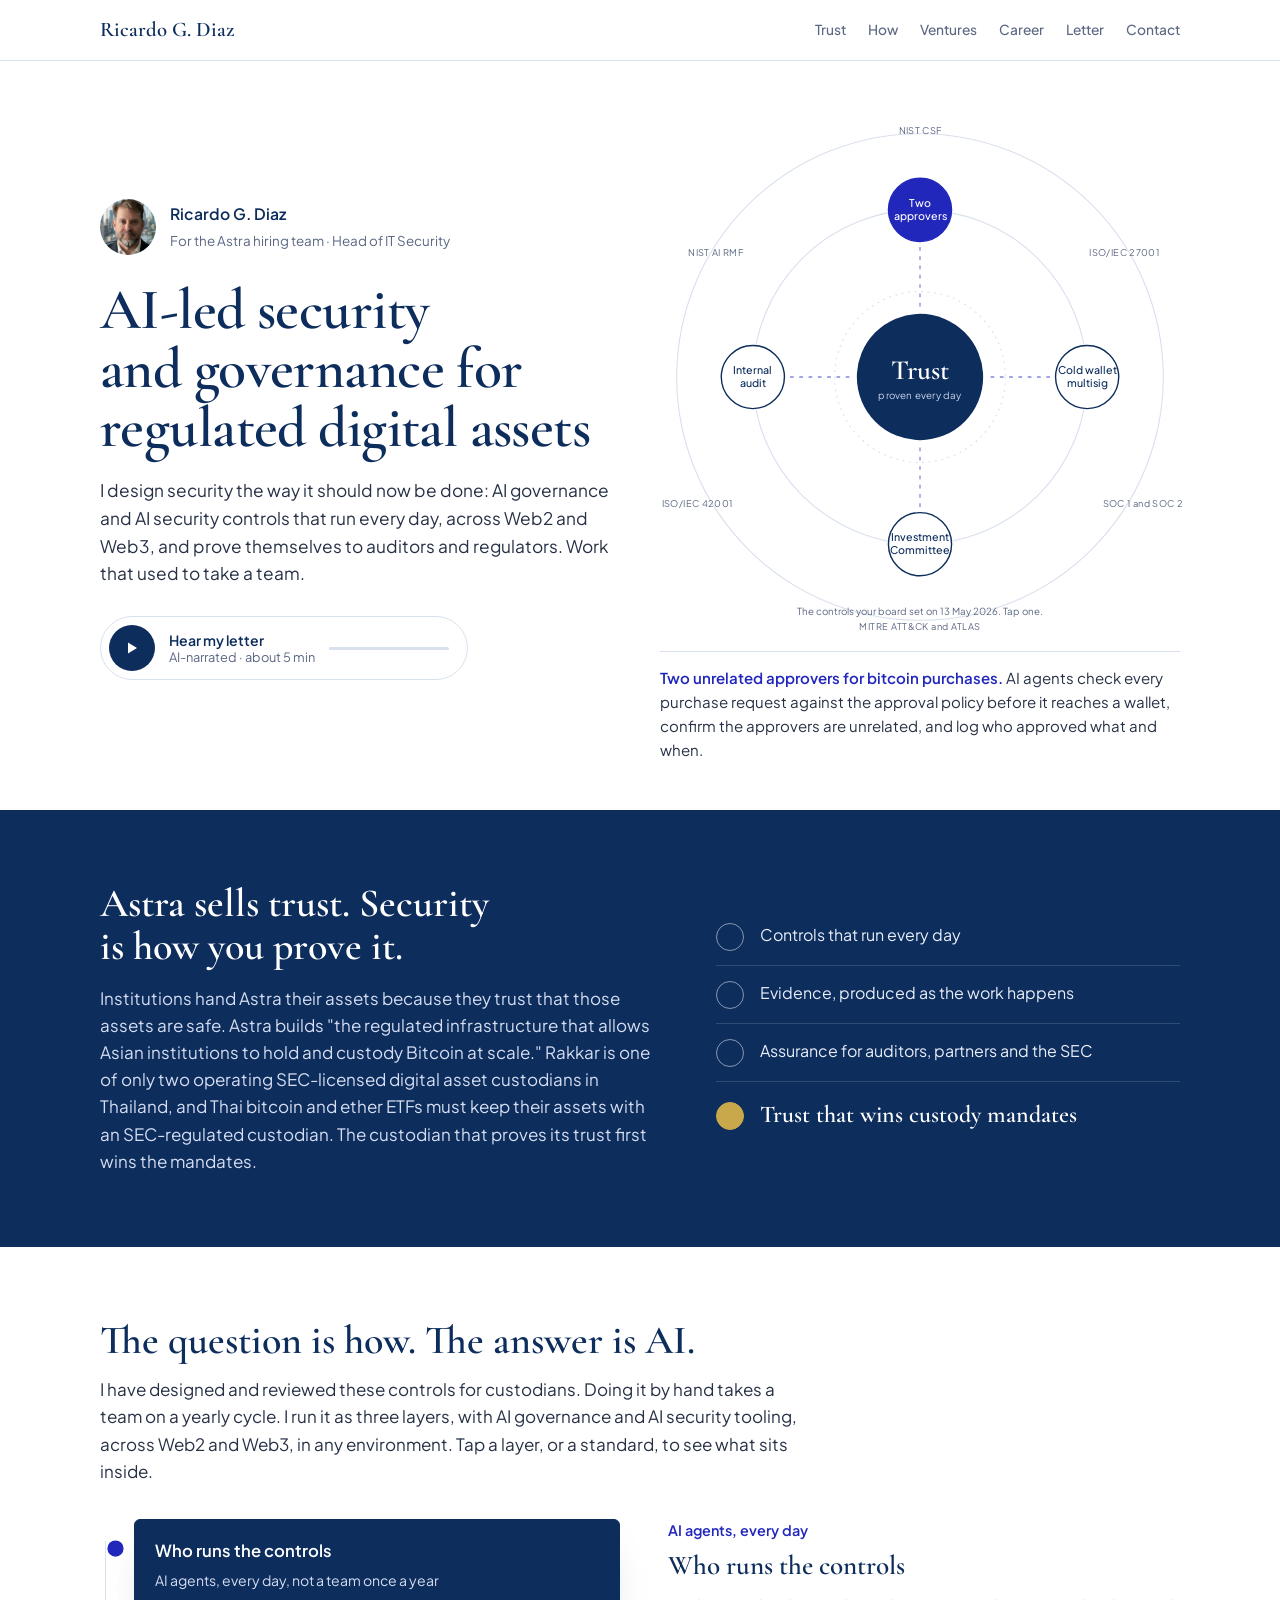
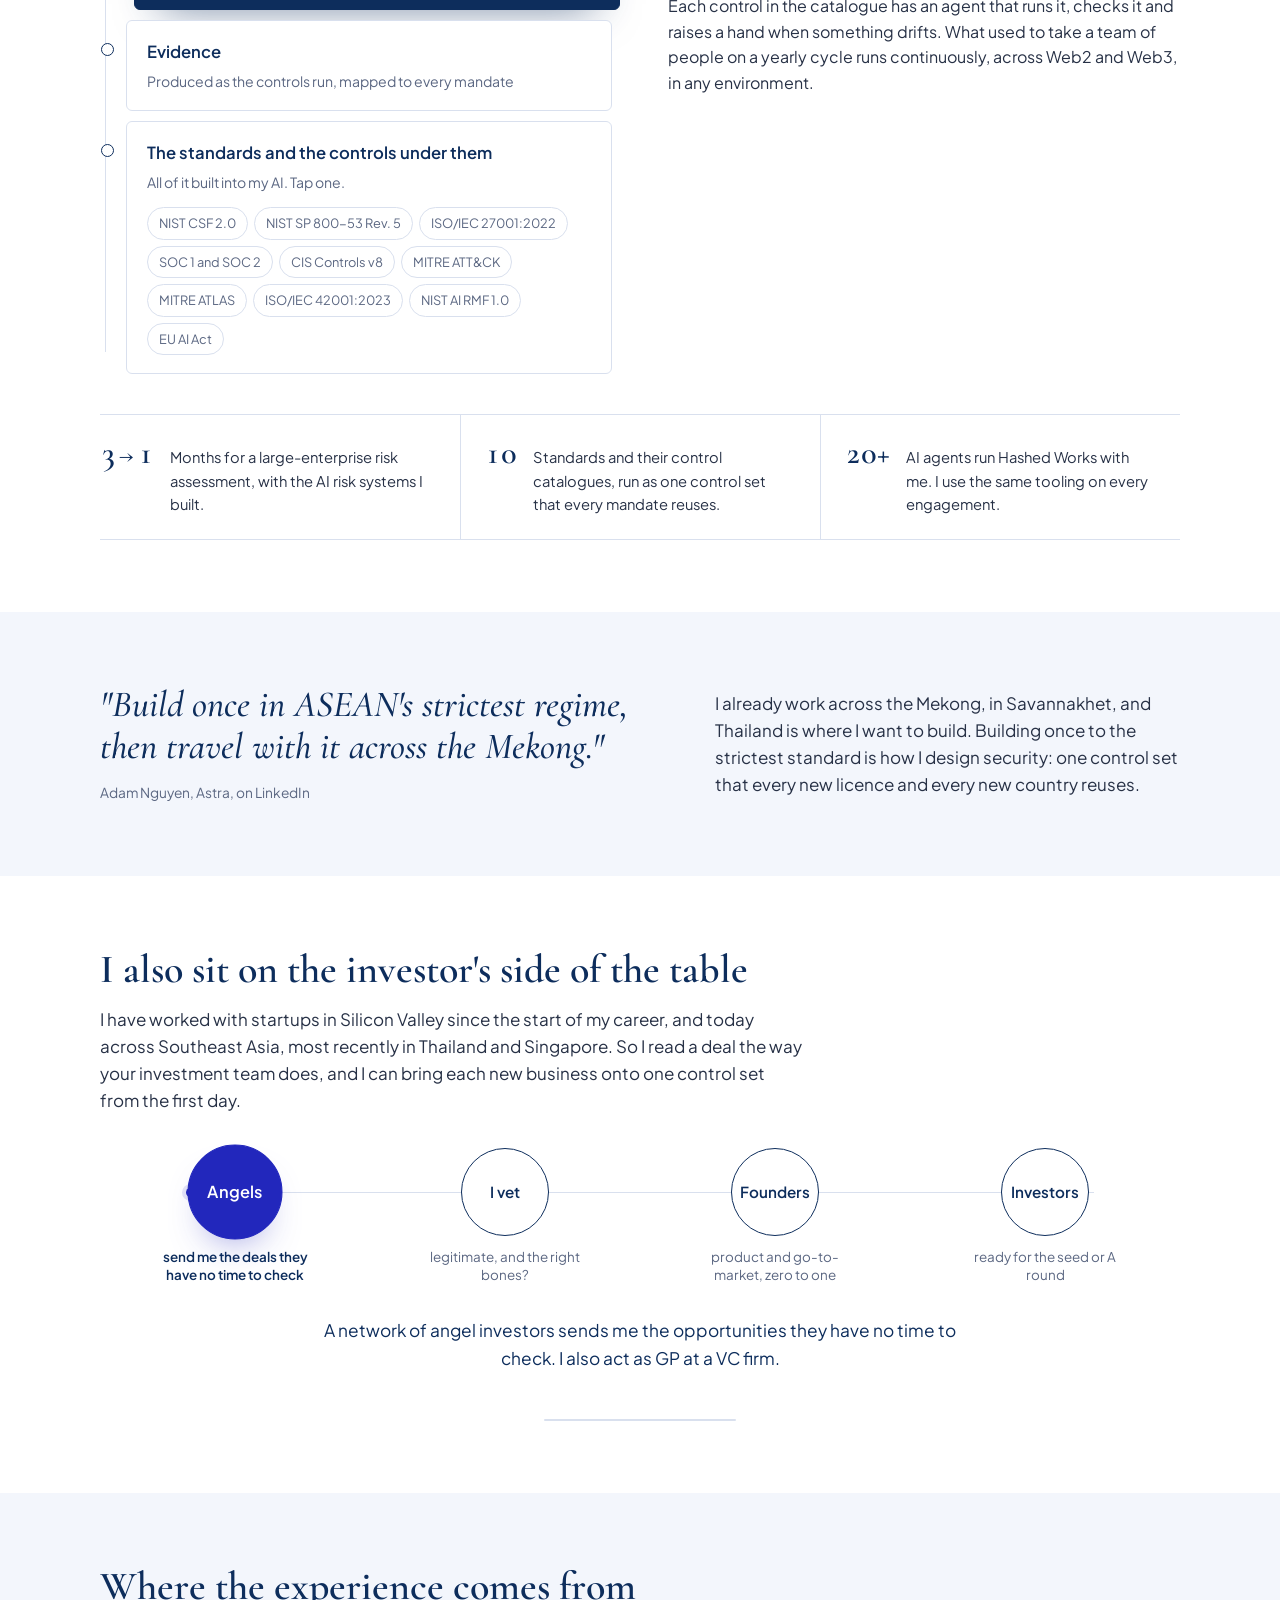
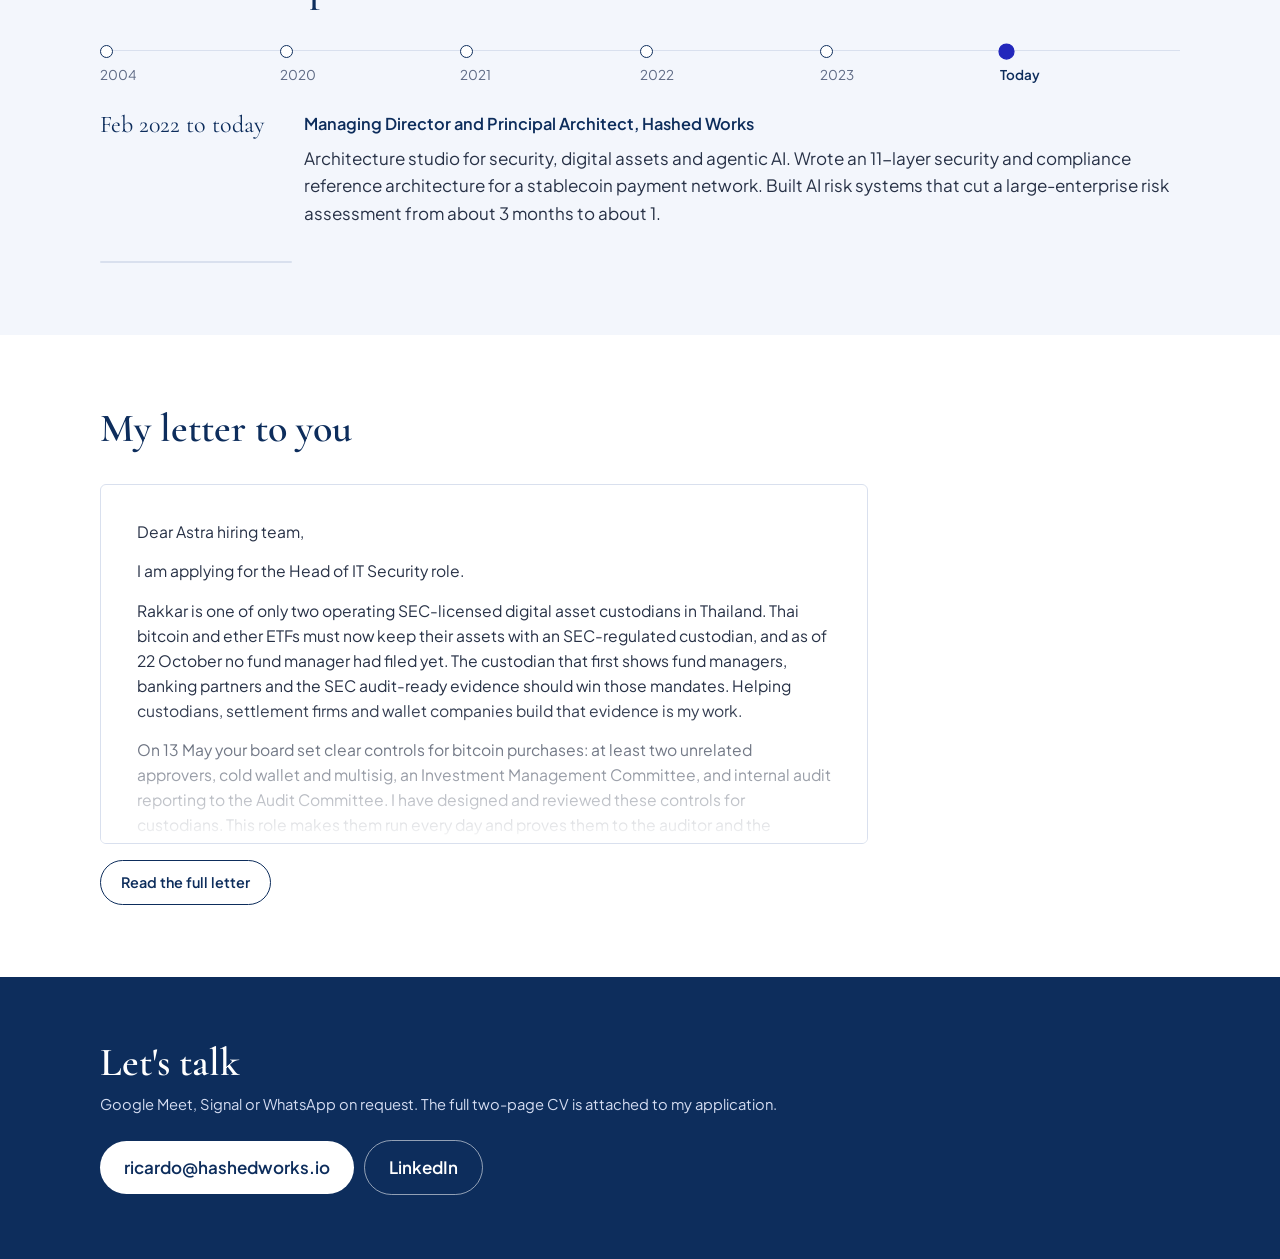
==== astra/index.html @ b2b38d8f "Publish Astra page at /astra and a holding page at the root Astra page is unlinked and set to noinde" ====
<!doctype html>
<html lang="en">
<head>
<meta charset="utf-8">
<meta name="viewport" content="width=device-width,initial-scale=1">
<meta name="robots" content="noindex,nofollow">
<title>Ricardo Diaz for Astra</title>
<link rel="preconnect" href="https://fonts.googleapis.com">
<link rel="stylesheet" href="https://fonts.googleapis.com/css2?family=Cormorant+Garamond:ital,wght@0,500;0,600;1,500&family=Plus+Jakarta+Sans:wght@400;500;600&display=swap">
<style>
/* Astra's own deck grammar: white panels, navy blocks, one thin orbit. Faces are Astra's (Cormorant Garamond, Plus Jakarta Sans). One accent: royal blue. */
:root{
  --navy:#0d2d5c; --navy-2:#0a1f3f; --royal:#2227bc; --gold:#c9a84c;
  --bg:#ffffff; --panel:#f3f6fc; --ink:#0d2d5c; --text:#273146; --muted:#5b6782; --line:#d9e0ee;
  --serif:"Cormorant Garamond",Garamond,Georgia,serif; --sans:"Plus Jakarta Sans",Arial,sans-serif;
  --ease:cubic-bezier(.23,1,.32,1);
}
@media (prefers-color-scheme:dark){:root:not([data-theme="light"]){--bg:#0a1730;--panel:#0f1f42;--ink:#ffffff;--text:#dfe6f6;--muted:#a3b0cf;--line:#223768;color-scheme:dark}}
:root[data-theme="dark"]{--bg:#0a1730;--panel:#0f1f42;--ink:#ffffff;--text:#dfe6f6;--muted:#a3b0cf;--line:#223768;color-scheme:dark}
*{box-sizing:border-box}
html{scroll-behavior:smooth}
::selection{background:var(--royal);color:#fff}
body{margin:0;background:var(--bg);color:var(--text);font-family:var(--sans);font-size:17px;line-height:1.6;-webkit-font-smoothing:antialiased}
h1,h2,h3,p{margin:0}
h1,h2{font-family:var(--serif);font-weight:600;color:var(--ink);text-wrap:balance}
h1{font-size:clamp(2.4rem,4.6vw,3.6rem);line-height:1.02;letter-spacing:-.01em}
h2{font-size:clamp(1.8rem,3.2vw,2.5rem);line-height:1.08}
h3{font-size:1.02rem;font-weight:600;color:var(--ink)}
a{color:var(--royal);text-underline-offset:3px}
.wrap{max-width:70rem;margin:0 auto;padding:0 20px}
button{font:inherit;cursor:pointer;transition:transform .16s var(--ease),background .2s,color .2s,border-color .2s}
button:active{transform:scale(.97)}
:focus-visible{outline:3px solid var(--royal);outline-offset:3px;border-radius:4px}
::-webkit-scrollbar{width:10px}::-webkit-scrollbar-thumb{background:var(--line);border-radius:10px}
svg{display:block}

nav{position:sticky;top:0;z-index:5;background:color-mix(in srgb,var(--bg) 86%,transparent);backdrop-filter:blur(12px);border-bottom:1px solid var(--line)}
nav .wrap{display:flex;align-items:center;gap:22px;height:60px;white-space:nowrap;overflow-x:auto;scrollbar-width:none}
nav b{font-family:var(--serif);font-size:1.3rem;font-weight:600;color:var(--ink);margin-right:auto}
nav a{color:var(--muted);text-decoration:none;font-size:.86rem;font-weight:500}
nav a:hover{color:var(--royal)}

/* hero: thesis on the left, the mechanism running on the right */
.hero{padding:56px 0 48px}
.hero .wrap{display:grid;grid-template-columns:minmax(0,1fr) minmax(0,1fr);gap:40px;align-items:center}
.hero .who{display:flex;align-items:center;gap:14px;margin-bottom:26px}
.hero .who img{width:56px;height:56px;border-radius:50%;object-fit:cover;object-position:50% 40%}
.hero .who b{display:block;color:var(--ink);font-weight:600;font-size:.98rem}
.hero .who span{font-size:.84rem;color:var(--muted)}
.hero p.lead{margin-top:20px;font-size:1.08rem;max-width:34rem}
.player{margin-top:28px;display:inline-flex;align-items:center;gap:14px;padding:8px 18px 8px 8px;border:1px solid var(--line);border-radius:999px;background:var(--bg);max-width:100%}
.player button{width:46px;height:46px;border-radius:50%;border:0;background:var(--navy);color:#fff;display:grid;place-items:center;flex:none}
.player button:hover{background:var(--royal)}
.player .meta{font-size:.8rem;color:var(--muted);line-height:1.3}
.player .meta strong{display:block;color:var(--ink);font-weight:600;font-size:.88rem}
.player .bar{height:3px;width:120px;background:var(--line);border-radius:3px;overflow:hidden}
.player .bar i{display:block;height:100%;width:0;background:var(--royal);transition:width .25s linear}

/* orbit */
.orbit{position:relative;aspect-ratio:1;max-width:560px;margin:0 auto;width:100%}
.orbit svg{width:100%;height:100%;overflow:visible}
.orbit .ring{fill:none;stroke:var(--line);stroke-width:1.2}
.orbit .spoke{stroke:var(--royal);stroke-width:1.4;stroke-dasharray:4 6;opacity:.55}
.orbit .core{fill:var(--navy)}
.orbit .core-t{font-family:var(--serif);font-size:30px;font-weight:600;fill:#fff;text-anchor:middle}
.orbit .core-s{font-family:var(--sans);font-size:10.5px;fill:#c9d3ea;text-anchor:middle;letter-spacing:.02em}
.orbit .pulse{fill:var(--royal)}
.orbit .node{cursor:pointer}
.orbit .node circle{fill:var(--bg);stroke:var(--navy);stroke-width:1.5;transition:fill .2s,stroke .2s,r .2s var(--ease)}
.orbit .node text{font-family:var(--sans);font-size:11.5px;font-weight:500;fill:var(--ink);text-anchor:middle;pointer-events:none}
.orbit .node:hover circle,.orbit .node.on circle{fill:var(--royal);stroke:var(--royal)}
.orbit .node.on text,.orbit .node:hover text{fill:#fff}
.orbit .node:focus,.orbit .node:focus-visible{outline:none}
.orbit .node:focus-visible circle{stroke:var(--gold);stroke-width:3}
.orbit .std{font-family:var(--sans);font-size:10px;fill:var(--muted);text-anchor:middle;letter-spacing:.04em}
.orbit .cap{font-family:var(--sans);font-size:10.5px;fill:var(--muted);text-anchor:middle}
.how{margin-top:14px;min-height:5.2rem;border-top:1px solid var(--line);padding-top:14px;font-size:.94rem}
.how b{color:var(--royal);font-weight:600}
.how p{transition:opacity .22s var(--ease),filter .22s var(--ease)}
.how p.swap{opacity:0;filter:blur(2px)}
@media (prefers-reduced-motion:no-preference){
  .orbit .pulse{animation:travel 2.6s var(--ease) infinite}
  .orbit .pulse.p2{animation-delay:.65s}.orbit .pulse.p3{animation-delay:1.3s}.orbit .pulse.p4{animation-delay:1.95s}
  @keyframes travel{0%{offset-distance:0%;opacity:0}12%{opacity:1}88%{opacity:1}100%{offset-distance:100%;opacity:0}}
  .orbit .ringspin{transform-origin:280px 280px;animation:spin 90s linear infinite}
  @keyframes spin{to{transform:rotate(360deg)}}
}

/* sections */
section{padding:72px 0}
section.panel{background:var(--panel)}
.head{max-width:44rem;margin-bottom:34px;display:flex;flex-direction:column;gap:14px}

/* trust: navy block */
.trust{background:var(--navy);color:#fff;padding:72px 0}
.trust h2{color:#fff}
.trust p{color:#d5ddf2}
.trust .wrap{display:grid;grid-template-columns:1.1fr .9fr;gap:48px;align-items:center}
.chain{list-style:none;margin:0;padding:0;display:flex;flex-direction:column}
.chain li{display:grid;grid-template-columns:28px 1fr;gap:16px;align-items:start;padding:14px 0;border-top:1px solid rgba(255,255,255,.14);color:#e8edf8;font-size:1rem}
.chain li:first-child{border-top:0}
.chain li i{display:block;width:28px;height:28px;border-radius:50%;border:1.5px solid rgba(255,255,255,.5);margin-top:1px}
.chain li:last-child{font-family:var(--serif);font-size:1.5rem;font-weight:600;color:#fff;align-items:center}
.chain li:last-child i{background:var(--gold);border-color:var(--gold)}

/* how: three layers, one detail */
.stack{display:grid;grid-template-columns:minmax(0,1fr) minmax(0,1fr);gap:56px;align-items:start;margin-top:6px}
.layers{position:relative;display:flex;flex-direction:column;gap:10px;padding-left:26px}
.layers::before{content:"";position:absolute;left:5px;top:22px;bottom:22px;width:1px;background:var(--line)}
.layer{position:relative;text-align:left;border:1px solid var(--line);background:var(--bg);border-radius:6px;padding:18px 20px;display:grid;grid-template-columns:1fr;gap:4px;color:var(--ink);transition:transform .3s var(--ease),background .3s var(--ease),border-color .3s,box-shadow .3s var(--ease);cursor:pointer;font:inherit}
.layer::before{content:"";position:absolute;left:-26px;top:22px;width:11px;height:11px;border-radius:50%;background:var(--bg);border:1.5px solid var(--navy);transition:background .2s,border-color .2s,transform .2s var(--ease)}
.layer:hover{transform:translateX(4px);border-color:var(--navy)}
.layer.on{background:var(--navy);border-color:var(--navy);color:#fff;transform:translateX(8px);box-shadow:0 22px 44px -26px rgba(13,45,92,.65)}
.layer.on::before{background:var(--royal);border-color:var(--royal);transform:scale(1.25)}
.layer .n{font-weight:600;font-size:1.04rem}
.layer .d{font-size:.88rem;color:var(--muted)}
.layer.on .d{color:#d5ddf2}
.layer .chips{display:flex;flex-wrap:wrap;gap:6px;margin-top:10px}
.layer .chips button{border:1px solid var(--line);background:transparent;border-radius:999px;padding:5px 11px;font-size:.8rem;color:var(--muted);font:inherit;font-size:.8rem;transition:background .2s,color .2s,border-color .2s,transform .16s var(--ease)}
.layer .chips button:hover{border-color:var(--royal);color:var(--royal)}
.layer .chips button:active{transform:scale(.97)}
.layer.on .chips button{border-color:rgba(255,255,255,.35);color:#e8edf8}
.layer.on .chips button:hover,.layer.on .chips button.on{background:var(--royal);border-color:var(--royal);color:#fff}
.detail{position:sticky;top:84px;min-height:18rem}
.detail h3{font-family:var(--serif);font-size:1.7rem;font-weight:600;line-height:1.15;margin-bottom:12px}
.detail .cnt{color:var(--royal);font-weight:600;font-size:.9rem;margin-bottom:8px}
.detail p{font-size:1rem}
.fam{display:flex;flex-wrap:wrap;gap:6px;margin-top:16px}
.fam span{border:1px solid var(--line);border-radius:4px;padding:4px 9px;font-size:.8rem;color:var(--ink);background:var(--panel)}
.detail>*{transition:opacity .22s var(--ease),filter .22s var(--ease),transform .22s var(--ease)}
.detail.swap>*{opacity:0;filter:blur(2px);transform:translateY(4px)}

/* proof line */
.proof{display:grid;grid-template-columns:repeat(3,1fr);gap:0;border-top:1px solid var(--line);border-bottom:1px solid var(--line);margin:40px 0 0}
.proof div{padding:22px 24px 22px 0;display:flex;gap:16px;align-items:baseline}
.proof div+div{border-left:1px solid var(--line);padding-left:24px}
.proof em{font-family:var(--serif);font-style:normal;font-size:2rem;white-space:nowrap;line-height:1;color:var(--ink);font-weight:600;font-variant-numeric:tabular-nums}
.proof p{font-size:.92rem}

/* mekong */
.mekong .wrap{display:grid;grid-template-columns:1.2fr 1fr;gap:56px;align-items:center}
blockquote{margin:0;font-family:var(--serif);font-size:clamp(1.7rem,3vw,2.3rem);line-height:1.15;color:var(--ink);font-weight:500;font-style:italic}
.by{margin-top:14px;font-size:.86rem;color:var(--muted)}

/* ventures: deal flow */
.flow{position:relative;margin-top:14px}
.flow .line{position:absolute;left:8%;right:8%;top:44px;height:1px;background:var(--line)}
.flow .dot{position:absolute;top:40px;width:9px;height:9px;border-radius:50%;background:var(--royal);left:8%;animation:travel 6s linear infinite;box-shadow:0 0 0 4px rgba(34,39,188,.12)}
@keyframes travel{0%{left:8%;opacity:0}6%{opacity:1}94%{opacity:1}100%{left:calc(92% - 9px);opacity:0}}
.flow .stations{display:grid;grid-template-columns:repeat(4,1fr);position:relative}
.station{background:none;border:0;padding:0;text-align:center;color:var(--muted);font:inherit;display:grid;justify-items:center;gap:12px;cursor:pointer}
.station i{display:grid;place-items:center;width:88px;height:88px;border-radius:50%;background:var(--bg);border:1.5px solid var(--navy);color:var(--navy);font-style:normal;font-weight:600;font-size:.95rem;transition:background .25s var(--ease),color .25s,transform .3s var(--ease),box-shadow .3s var(--ease)}
.station:hover i{transform:translateY(-3px)}
.station:active i{transform:scale(.97)}
.station[aria-selected="true"] i{background:var(--royal);border-color:var(--royal);color:#fff;transform:scale(1.08);box-shadow:0 18px 36px -22px rgba(34,39,188,.7)}
.station small{font-size:.84rem;line-height:1.3;max-width:11rem}
.station[aria-selected="true"] small{color:var(--ink);font-weight:600}
.flow .say{margin:34px auto 0;max-width:42rem;text-align:center;min-height:5.2rem}
.flow .say p{font-size:1.08rem;color:var(--ink);transition:opacity .22s var(--ease),filter .22s var(--ease)}
.flow .say p.swap{opacity:0;filter:blur(2px)}
.cyc{height:2px;background:var(--line);border-radius:2px;overflow:hidden;margin:18px auto 0;max-width:12rem}
.cyc i{display:block;height:100%;width:0;background:var(--royal);transition:width .2s linear}

/* career timeline */
.tl{position:relative;margin-top:10px}
.tl .rail{display:grid;grid-template-columns:repeat(6,1fr);position:relative;padding-top:22px}
.tl .rail::before{content:"";position:absolute;left:0;right:0;top:8px;height:1px;background:var(--line)}
.tl .rail button{background:none;border:0;text-align:left;padding:0 10px 0 0;color:var(--muted);font-size:.84rem;position:relative}
.tl .rail button::before{content:"";position:absolute;top:-19px;left:0;width:11px;height:11px;border-radius:50%;background:var(--bg);border:1.5px solid var(--navy);transition:background .2s,transform .2s var(--ease)}
.tl .rail button[aria-selected="true"]{color:var(--ink);font-weight:600}
.tl .rail button[aria-selected="true"]::before{background:var(--royal);border-color:var(--royal);transform:scale(1.25)}
.tl .body{margin-top:26px;display:grid;grid-template-columns:11rem 1fr;gap:28px;min-height:8rem}
.tl .yrs{font-family:var(--serif);font-size:1.5rem;color:var(--ink);line-height:1.15}
.tl .body p{transition:opacity .22s var(--ease),filter .22s var(--ease)}
.tl .body .swap{opacity:0;filter:blur(2px)}
.tl .cyc{margin:22px 0 0;max-width:12rem}

/* letter */
.letter{position:relative;max-width:48rem;background:var(--bg);border:1px solid var(--line);border-radius:6px;padding:34px 36px;max-height:360px;overflow:hidden;transition:max-height .6s var(--ease)}
.letter p{margin-bottom:14px;font-size:.98rem}
.letter.open{max-height:5000px}
.letter:not(.open)::after{content:"";position:absolute;left:0;right:0;bottom:0;height:140px;background:linear-gradient(transparent,var(--bg))}
.more{margin-top:16px;background:none;border:1px solid var(--navy);color:var(--navy);border-radius:999px;padding:10px 20px;font-weight:600;font-size:.9rem}
.more:hover{background:var(--navy);color:#fff}

/* close */
.contact{background:var(--navy);color:#fff;padding:64px 0}
.contact .wrap{display:flex;flex-wrap:wrap;justify-content:space-between;align-items:center;gap:24px}
.contact h2{color:#fff}
.contact p{color:#d5ddf2;font-size:.92rem;margin-top:8px}
.contact a.btn{display:inline-block;background:#fff;color:var(--navy);text-decoration:none;font-weight:600;padding:13px 24px;border-radius:999px;margin-right:10px;transition:transform .16s var(--ease)}
.contact a.btn:active{transform:scale(.97)}
.contact a.ghost{background:transparent;color:#fff;border:1px solid rgba(255,255,255,.55)}

@media (prefers-reduced-motion:no-preference){
  .hero .in{opacity:0;transform:translateY(10px);animation:in .7s var(--ease) forwards}
  .hero .in:nth-child(2){animation-delay:.06s}.hero .in:nth-child(3){animation-delay:.12s}.hero .in:nth-child(4){animation-delay:.18s}
  @keyframes in{to{opacity:1;transform:none}}
}
@media (max-width:860px){
  .hero .wrap,.trust .wrap,.mekong .wrap{grid-template-columns:1fr;gap:34px}
  .orbit{max-width:420px}
  .proof,.stack{grid-template-columns:1fr}
  .proof div+div{border-left:0;padding-left:0;border-top:1px solid var(--line)}
  .proof div{padding:18px 0}
  .stack{gap:28px}.detail{position:static;min-height:0}
  .flow .stations{grid-template-columns:repeat(2,1fr);gap:22px 8px}.flow .line,.flow .dot{display:none}.station i{width:76px;height:76px;font-size:.88rem}
  .row{grid-template-columns:1fr;gap:6px}
  .tl .rail{grid-template-columns:repeat(3,1fr);row-gap:28px}
  .tl .body{grid-template-columns:1fr;gap:10px}
  .letter{padding:24px 20px}
  section{padding:56px 0}
}
</style>
</head>
<body>

<nav><div class="wrap">
  <b>Ricardo G. Diaz</b>
  <a href="#trust">Trust</a><a href="#how">How</a><a href="#ventures">Ventures</a><a href="#career">Career</a><a href="#letter">Letter</a><a href="#contact">Contact</a>
</div></nav>

<header class="hero">
  <div class="wrap">
    <div>
      <div class="who in"><img src="photo.jpg" alt="Ricardo G. Diaz"><div><b>Ricardo G. Diaz</b><span>For the Astra hiring team · Head of IT Security</span></div></div>
      <h1 class="in">AI-led security and governance for regulated digital assets</h1>
      <p class="lead in">I design security the way it should now be done: AI governance and AI security controls that run every day, across Web2 and Web3, and prove themselves to auditors and regulators. Work that used to take a team.</p>
      <div class="player in" id="player">
        <button type="button" id="pp" aria-label="Play my letter"><svg id="ic" width="16" height="16" viewBox="0 0 16 16" aria-hidden="true"><path d="M4 2.5v11l9-5.5z" fill="currentColor"/></svg></button>
        <div class="meta"><strong>Hear my letter</strong><span id="time">AI-narrated · about 5 min</span></div>
        <div class="bar" aria-hidden="true"><i id="prog"></i></div>
      </div>
      <audio id="aud" src="letter.mp3" preload="none"></audio>
    </div>

    <div>
      <div class="orbit" id="orbit" role="group" aria-label="The four board controls, run every day by AI agents, feeding evidence to the centre: trust">
        <svg viewBox="0 0 560 560">
          <g class="ringspin"><circle class="ring" cx="280" cy="280" r="262"/></g>
          <circle class="ring" cx="280" cy="280" r="180"/>
          <circle class="ring" cx="280" cy="280" r="92" style="stroke-dasharray:2 5"/>
          <!-- standards on the outer ring -->
          <text class="std" x="280" y="18">NIST CSF</text>
          <text class="std" x="500" y="150">ISO/IEC 27001</text>
          <text class="std" x="520" y="420">SOC 1 and SOC 2</text>
          <text class="std" x="280" y="552">MITRE ATT&amp;CK and ATLAS</text>
          <text class="std" x="40" y="420">ISO/IEC 42001</text>
          <text class="std" x="60" y="150">NIST AI RMF</text>
          <!-- spokes -->
          <line class="spoke" x1="280" y1="100" x2="280" y2="210"/>
          <line class="spoke" x1="460" y1="280" x2="350" y2="280"/>
          <line class="spoke" x1="280" y1="460" x2="280" y2="350"/>
          <line class="spoke" x1="100" y1="280" x2="210" y2="280"/>
          <!-- evidence pulses -->
          <circle class="pulse p1" r="4" style="offset-path:path('M280 100 L280 212')"/>
          <circle class="pulse p2" r="4" style="offset-path:path('M460 280 L348 280')"/>
          <circle class="pulse p3" r="4" style="offset-path:path('M280 460 L280 348')"/>
          <circle class="pulse p4" r="4" style="offset-path:path('M100 280 L212 280')"/>
          <!-- core -->
          <circle class="core" cx="280" cy="280" r="68"/>
          <text class="core-t" x="280" y="282">Trust</text>
          <text class="core-s" x="280" y="304">proven every day</text>
          <!-- nodes -->
          <g class="node on" data-i="0" tabindex="0" role="button" aria-label="Two unrelated approvers">
            <circle cx="280" cy="100" r="34"/><text x="280" y="97">Two</text><text x="280" y="111">approvers</text></g>
          <g class="node" data-i="1" tabindex="0" role="button" aria-label="Cold wallet and multisig">
            <circle cx="460" cy="280" r="34"/><text x="460" y="277">Cold wallet</text><text x="460" y="291">multisig</text></g>
          <g class="node" data-i="2" tabindex="0" role="button" aria-label="Investment Management Committee">
            <circle cx="280" cy="460" r="34"/><text x="280" y="457">Investment</text><text x="280" y="471">Committee</text></g>
          <g class="node" data-i="3" tabindex="0" role="button" aria-label="Internal audit to the Audit Committee">
            <circle cx="100" cy="280" r="34"/><text x="100" y="277">Internal</text><text x="100" y="291">audit</text></g>
          <text class="cap" x="280" y="536">The controls your board set on 13 May 2026. Tap one.</text>
        </svg>
      </div>
      <div class="how" aria-live="polite"><p id="howp"><b>Two unrelated approvers for bitcoin purchases.</b> AI agents check every purchase request against the approval policy before it reaches a wallet, confirm the approvers are unrelated, and log who approved what and when.</p></div>
    </div>
  </div>
</header>

<div class="trust" id="trust">
  <div class="wrap">
    <div style="display:flex;flex-direction:column;gap:16px">
      <h2>Astra sells trust. Security is how you prove it.</h2>
      <p>Institutions hand Astra their assets because they trust that those assets are safe. Astra builds "the regulated infrastructure that allows Asian institutions to hold and custody Bitcoin at scale." Rakkar is one of only two operating SEC-licensed digital asset custodians in Thailand, and Thai bitcoin and ether ETFs must keep their assets with an SEC-regulated custodian. The custodian that proves its trust first wins the mandates.</p>
    </div>
    <ol class="chain">
      <li><i></i>Controls that run every day</li>
      <li><i></i>Evidence, produced as the work happens</li>
      <li><i></i>Assurance for auditors, partners and the SEC</li>
      <li><i></i>Trust that wins custody mandates</li>
    </ol>
  </div>
</div>

<section id="how">
  <div class="wrap">
    <div class="head">
      <h2>The question is how. The answer is AI.</h2>
      <p>I have designed and reviewed these controls for custodians. Doing it by hand takes a team on a yearly cycle. I run it as three layers, with AI governance and AI security tooling, across Web2 and Web3, in any environment. Tap a layer, or a standard, to see what sits inside.</p>
    </div>
    <div class="stack">
      <div class="layers" role="tablist" aria-label="The three layers">
        <button type="button" role="tab" class="layer on" data-l="0" aria-selected="true"><span class="n">Who runs the controls</span><span class="d">AI agents, every day, not a team once a year</span></button>
        <button type="button" role="tab" class="layer" data-l="1" aria-selected="false"><span class="n">Evidence</span><span class="d">Produced as the controls run, mapped to every mandate</span></button>
        <div class="layer" data-l="2" role="tab" tabindex="0" aria-selected="false"><span class="n">The standards and the controls under them</span><span class="d">All of it built into my AI. Tap one.</span>
          <div class="chips" id="chips"></div>
        </div>
      </div>
      <div class="detail" id="detail" aria-live="polite"></div>
    </div>
    <div class="proof">
      <div><em>3<span style="font-size:1.4rem;margin:0 .15em">→</span>1</em><p>Months for a large-enterprise risk assessment, with the AI risk systems I built.</p></div>
      <div><em>10</em><p>Standards and their control catalogues, run as one control set that every mandate reuses.</p></div>
      <div><em>20+</em><p>AI agents run Hashed Works with me. I use the same tooling on every engagement.</p></div>
    </div>
  </div>
</section>

<section class="panel mekong">
  <div class="wrap">
    <div>
      <blockquote>"Build once in ASEAN's strictest regime, then travel with it across the Mekong."</blockquote>
      <p class="by">Adam Nguyen, Astra, on LinkedIn</p>
    </div>
    <p>I already work across the Mekong, in Savannakhet, and Thailand is where I want to build. Building once to the strictest standard is how I design security: one control set that every new licence and every new country reuses.</p>
  </div>
</section>

<section id="ventures">
  <div class="wrap">
    <div class="head">
      <h2>I also sit on the investor's side of the table</h2>
      <p>I have worked with startups in Silicon Valley since the start of my career, and today across Southeast Asia, most recently in Thailand and Singapore. So I read a deal the way your investment team does, and I can bring each new business onto one control set from the first day.</p>
    </div>
    <div class="flow" id="flow">
      <span class="line"></span><span class="dot"></span>
      <div class="stations" role="tablist" aria-label="How a deal moves through me">
        <button type="button" role="tab" class="station" data-s="0" aria-selected="true"><i>Angels</i><small>send me the deals they have no time to check</small></button>
        <button type="button" role="tab" class="station" data-s="1" aria-selected="false"><i>I vet</i><small>legitimate, and the right bones?</small></button>
        <button type="button" role="tab" class="station" data-s="2" aria-selected="false"><i>Founders</i><small>product and go-to-market, zero to one</small></button>
        <button type="button" role="tab" class="station" data-s="3" aria-selected="false"><i>Investors</i><small>ready for the seed or A round</small></button>
      </div>
      <div class="say"><p id="vsay"></p></div>
      <div class="cyc"><i id="vcyc"></i></div>
    </div>
  </div>
</section>

<section class="panel" id="career">
  <div class="wrap">
    <div class="head"><h2>Where the experience comes from</h2></div>
    <div class="tl">
      <div class="rail" role="tablist">
        <button role="tab" aria-selected="false" data-c="5">2004</button>
        <button role="tab" aria-selected="false" data-c="4">2020</button>
        <button role="tab" aria-selected="false" data-c="3">2021</button>
        <button role="tab" aria-selected="false" data-c="2">2022</button>
        <button role="tab" aria-selected="false" data-c="1">2023</button>
        <button role="tab" aria-selected="true" data-c="0">Today</button>
      </div>
      <div class="body"><p class="yrs" id="cy">Feb 2022 to today</p><div><h3 id="ct">Managing Director and Principal Architect, Hashed Works</h3><p id="cb" style="margin-top:8px">Architecture studio for security, digital assets and agentic AI. Wrote an 11-layer security and compliance reference architecture for a stablecoin payment network. Built AI risk systems that cut a large-enterprise risk assessment from about 3 months to about 1.</p></div></div>
      <div class="cyc"><i id="ccyc"></i></div>
    </div>
  </div>
</section>

<section id="letter">
  <div class="wrap">
    <div class="head"><h2>My letter to you</h2></div>
    <div class="letter" id="letterText">
      <p>Dear Astra hiring team,</p>
      <p>I am applying for the Head of IT Security role.</p>
      <p>Rakkar is one of only two operating SEC-licensed digital asset custodians in Thailand. Thai bitcoin and ether ETFs must now keep their assets with an SEC-regulated custodian, and as of 22 October no fund manager had filed yet. The custodian that first shows fund managers, banking partners and the SEC audit-ready evidence should win those mandates. Helping custodians, settlement firms and wallet companies build that evidence is my work.</p>
      <p>On 13 May your board set clear controls for bitcoin purchases: at least two unrelated approvers, cold wallet and multisig, an Investment Management Committee, and internal audit reporting to the Audit Committee. I have designed and reviewed these controls for custodians. This role makes them run every day and proves them to the auditor and the regulator. For security I work to the NIST Cybersecurity Framework (CSF), NIST SP 800-53 for banks, ISO/IEC 27001, SOC 1 and SOC 2, and CIS Controls v8. For threats: MITRE ATT&amp;CK, and MITRE ATLAS for AI systems. For AI governance: ISO/IEC 42001, the NIST AI Risk Management Framework (AI RMF) and the EU AI Act. One control set maps to every mandate, including the SEC's, so each new licence reuses it and security pays its way: fewer audit findings, faster approvals, more mandates.</p>
      <p>What you need right now is to show that you are compliant and that your setup is sound. I already have AI tooling built for this work, and I can show your team how it runs. Standing up SOC 2 or ISO 27001 normally takes months, because the controls are built for the audit. With my tooling the controls run first, every day, and the audit becomes proving what already works, at a pace your current maturity sets. That gets you the answers your auditors, banking partners and the SEC will ask for.</p>
      <p>Orbix has KBank behind it. Rakkar will win on product and trust, and that is where I help: what to build, how to secure it, and how to win regulated partners.</p>
      <p>At the end of 2020, BRD led a team with Deloitte, IBM and SBI Digital Asset Holdings educating major trade organizations and PayPal, and I led the PayPal education myself. Within six months, PayPal bought one of the first custodians, the security provider Curv. I led the launch of BRD's white-label wallet-as-a-service for banks and enterprises, worked on institutional custody built on MPC and HSMs at Coinbase, and led forensics investigations after stolen digital-asset incidents. Banks I have worked with include BNYM, State Street, HSBC and Citi; at EY I worked directly with Citi's executive team on its retail crypto and custody strategy. At Oracle I founded and grew the North America security consulting practice from 15 to 55 consultants and closed a USD 10M Database Vault sale to the Mexican government.</p>
      <p>Today I run Hashed Works, an architecture studio that has worked with customers in Singapore and a government client in Vietnam, and is about to launch in Thailand. I am a US citizen and work remotely. This role would need visa sponsorship and a work permit, and I would gladly commit to a sponsoring employer for at least a year. My salary is negotiable.</p>
      <p>Banks, wallets and custody have always existed, but banks only took stablecoins seriously after President Trump signed the GENIUS Act in July 2025. Since the second half of 2025, bank after bank and country after country has wanted its own stablecoin. That is crypto going mainstream in traditional finance, and it is still in its infancy. There has never been a better time to help banks and financial services keep pace with the technology while putting the right governance controls in place to do it safely, and I would welcome the chance to start that discussion with you.</p>
      <p>- Ricardo</p>
    </div>
    <button class="more" id="more" type="button">Read the full letter</button>
  </div>
</section>

<div class="contact" id="contact">
  <div class="wrap">
    <div><h2>Let's talk</h2><p>Google Meet, Signal or WhatsApp on request. The full two-page CV is attached to my application.</p></div>
    <div><a class="btn" href="mailto:ricardo@hashedworks.io">ricardo@hashedworks.io</a><a class="btn ghost" href="https://www.linkedin.com/in/Webdefense" target="_blank" rel="noopener">LinkedIn</a></div>
  </div>
</div>

<script>
(function(){
  var E="cubic-bezier(.23,1,.32,1)";
  // audio
  var a=document.getElementById("aud"),pp=document.getElementById("pp"),ic=document.getElementById("ic"),pr=document.getElementById("prog"),tm=document.getElementById("time");
  var PLAY='<path d="M4 2.5v11l9-5.5z" fill="currentColor"/>',PAUSE='<path d="M3.5 2.5h3v11h-3zM9.5 2.5h3v11h-3z" fill="currentColor"/>';
  pp.addEventListener("click",function(){ if(a.paused){a.play();ic.innerHTML=PAUSE;pp.setAttribute("aria-label","Pause");} else {a.pause();ic.innerHTML=PLAY;pp.setAttribute("aria-label","Play my letter");} });
  a.addEventListener("timeupdate",function(){ if(a.duration){pr.style.width=(a.currentTime/a.duration*100)+"%";var r=Math.max(0,a.duration-a.currentTime);tm.textContent="AI-narrated · "+Math.floor(r/60)+":"+String(Math.floor(r%60)).padStart(2,"0")+" left";} });
  a.addEventListener("ended",function(){ic.innerHTML=PLAY;pr.style.width="0";tm.textContent="AI-narrated · about 5 min";});

  // orbit nodes
  var HOW=[
    ["Two unrelated approvers for bitcoin purchases.","AI agents check every purchase request against the approval policy before it reaches a wallet, confirm the approvers are unrelated, and log who approved what and when."],
    ["Cold wallet and multisig.","Agents watch wallet movements and key ceremonies against policy, on-chain and off-chain, and flag anything outside it in minutes, not at quarter end."],
    ["An Investment Management Committee.","Each committee decision is recorded against the mandate it rests on, so the evidence pack builds itself as decisions are made."],
    ["Internal audit reporting to the Audit Committee.","The Audit Committee sees live evidence mapped to ISO/IEC 27001, SOC 2 and the SEC's rules, not a yearly sample."]];
  var nodes=document.querySelectorAll(".node"),howp=document.getElementById("howp");
  function pick(i){ nodes.forEach(function(n){n.classList.toggle("on",n.dataset.i==i);}); howp.classList.add("swap"); setTimeout(function(){ howp.innerHTML="<b>"+HOW[i][0]+"</b> "+HOW[i][1]; howp.classList.remove("swap"); },180); }
  nodes.forEach(function(n){ n.addEventListener("click",function(){pick(n.dataset.i);}); n.addEventListener("keydown",function(e){if(e.key==="Enter"||e.key===" "){e.preventDefault();pick(n.dataset.i);}}); });

  // generic cycler: runs only in view, pauses on hover/focus, resumes 14s after a click, off under reduced motion
  var RM=window.matchMedia("(prefers-reduced-motion: reduce)").matches;
  function cycler(root,n,ms,go,bar){
    var i=0,t0=0,raf,hold=0,vis=false,paused=false;
    function tick(ts){ if(!t0)t0=ts; var el=ts-t0; if(bar)bar.style.width=Math.min(100,el/ms*100)+"%"; if(el>=ms){t0=ts;i=(i+1)%n;go(i);} raf=requestAnimationFrame(tick); }
    function start(){ if(RM||raf||!vis||paused)return; t0=0; raf=requestAnimationFrame(tick); }
    function stop(){ if(raf)cancelAnimationFrame(raf); raf=0; if(bar)bar.style.width="0"; }
    root.addEventListener("mouseenter",function(){paused=true;stop();}); root.addEventListener("mouseleave",function(){paused=false;start();});
    root.addEventListener("focusin",function(){paused=true;stop();}); root.addEventListener("focusout",function(){paused=false;start();});
    if("IntersectionObserver" in window){ new IntersectionObserver(function(es){ vis=es[0].isIntersecting; vis?start():stop(); },{threshold:.35}).observe(root); } else { vis=true; start(); }
    return { set:function(k){ i=k; stop(); clearTimeout(hold); hold=setTimeout(function(){paused=false;start();},14000); } };
  }

  // how: three layers
  var STD=[
    ["NIST CSF 2.0","6 functions","The outcome map every other framework hangs off.",["Govern","Identify","Protect","Detect","Respond","Recover"]],
    ["NIST SP 800-53 Rev. 5","20 control families","The deepest control catalogue; my agents map the others to it.",["Access Control","Awareness and Training","Audit and Accountability","Assessment and Authorization","Configuration Management","Contingency Planning","Identification and Authentication","Incident Response","Maintenance","Media Protection","Physical and Environmental Protection","Planning","Program Management","Personnel Security","PII Processing and Transparency","Risk Assessment","System and Services Acquisition","System and Communications Protection","System and Information Integrity","Supply Chain Risk Management"]],
    ["ISO/IEC 27001:2022","93 Annex A controls, 4 themes","The certificate regulators and banks ask for first.",["Organizational (37)","People (8)","Physical (14)","Technological (34)"]],
    ["SOC 1 and SOC 2","5 Trust Services Criteria","SOC 1 covers controls over financial reporting; SOC 2 proves the controls you already run.",["Security","Availability","Processing Integrity","Confidentiality","Privacy"]],
    ["CIS Controls v8","18 controls","The practical baseline I stand a security function up on.",["Enterprise Asset Inventory","Software Asset Inventory","Data Protection","Secure Configuration","Account Management","Access Control Management","Continuous Vulnerability Management","Audit Log Management","Email and Web Browser Protections","Malware Defenses","Data Recovery","Network Infrastructure Management","Network Monitoring and Defense","Security Awareness and Skills Training","Service Provider Management","Application Software Security","Incident Response Management","Penetration Testing"]],
    ["MITRE ATT&CK","14 enterprise tactics","How attackers actually move; every control is tested against it.",["Reconnaissance","Resource Development","Initial Access","Execution","Persistence","Privilege Escalation","Defense Evasion","Credential Access","Discovery","Lateral Movement","Collection","Command and Control","Exfiltration","Impact"]],
    ["MITRE ATLAS","Tactics and techniques against AI systems","The attack map for the AI itself, from model access to attack staging.",["ML Model Access","ML Attack Staging","Prompt and data poisoning paths","Model theft and evasion"]],
    ["ISO/IEC 42001:2023","AI management system","The management standard for how an organisation governs its AI.",["AI policies","Internal organization","Resources for AI systems","AI system impact assessment","AI system life cycle","Data for AI systems","Information for interested parties","Use of AI systems","Third-party relationships"]],
    ["NIST AI RMF 1.0","4 functions","Risk management for AI, mapped to the same control set.",["Govern","Map","Measure","Manage"]],
    ["EU AI Act","Obligations by risk tier","The regulation your AI use will be judged against.",["Prohibited practices","High-risk systems","Transparency obligations","General-purpose AI models"]]];
  var LAY=[
    ["Who runs the controls","AI agents, every day","Each control in the catalogue has an agent that runs it, checks it and raises a hand when something drifts. What used to take a team of people on a yearly cycle runs continuously, across Web2 and Web3, in any environment."],
    ["Evidence","Produced as the controls run","Not gathered for the audit. One control set maps to every mandate, including the SEC's, so one piece of evidence serves every regulator and your board at the same time. SOC 2 or ISO 27001 then becomes what it should be: proving controls that already run, at a pace your maturity sets."],
    ["The standards and the controls under them","Built into my AI","All ten standards, and the control catalogues under them, live in my AI and its knowledge base. The business process of assessing, implementing and keeping the controls, and so defining trust daily, is what the AI runs. Tap a standard to see what sits under it."]];
  var layers=document.querySelectorAll(".layer"),det=document.getElementById("detail"),chips=document.getElementById("chips");
  STD.forEach(function(s,k){ var b=document.createElement("button"); b.type="button"; b.textContent=s[0]; b.dataset.k=k; b.addEventListener("click",function(e){ e.stopPropagation(); layer(2,k); }); chips.appendChild(b); });
  function show(html){ det.classList.add("swap"); setTimeout(function(){ det.innerHTML=html; det.classList.remove("swap"); },200); }
  function layer(i,k){
    layers.forEach(function(l){ var on=+l.dataset.l===i; l.classList.toggle("on",on); l.setAttribute("aria-selected",on); });
    chips.querySelectorAll("button").forEach(function(b){ b.classList.toggle("on", i===2 && +b.dataset.k===k); });
    if(i===2 && k!=null){ var s=STD[k]; show("<p class='cnt'>"+s[1]+"</p><h3>"+s[0]+"</h3><p>"+s[2]+" My agents run these controls daily and keep the evidence for each one.</p><div class='fam'>"+s[3].map(function(f){return "<span>"+f+"</span>";}).join("")+"</div>"); }
    else { var L2=LAY[i]; show("<p class='cnt'>"+L2[1]+"</p><h3>"+L2[0]+"</h3><p>"+L2[2]+"</p>"); }
  }
  layers.forEach(function(l){ l.addEventListener("click",function(){ layer(+l.dataset.l); }); l.addEventListener("keydown",function(e){ if(e.key==="Enter"||e.key===" "){ e.preventDefault(); layer(+l.dataset.l); } }); });
  det.innerHTML="<p class='cnt'>"+LAY[0][1]+"</p><h3>"+LAY[0][0]+"</h3><p>"+LAY[0][2]+"</p>";

  // ventures: deal flow, cycling
  var V=[
    "A network of angel investors sends me the opportunities they have no time to check. I also act as GP at a VC firm.",
    "Is the startup legitimate, and does it have the right bones? Product ideas are stress-tested by my own panel of AI agents before money goes in.",
    "Product and go-to-market strategy, business models and first hires, from zero to one.",
    "I prepare the founders and put them in front of investors, ready for the seed or A round. Silicon Valley since the start of my career; Thailand and Singapore today."];
  var sts=document.querySelectorAll(".station"),vsay=document.getElementById("vsay");
  function station(i){ sts.forEach(function(b,k){ b.setAttribute("aria-selected",k===i); }); vsay.classList.add("swap"); setTimeout(function(){ vsay.textContent=V[i]; vsay.classList.remove("swap"); },180); }
  vsay.textContent=V[0];
  var vc=cycler(document.getElementById("flow"),4,5000,station,document.getElementById("vcyc"));
  sts.forEach(function(b,k){ b.addEventListener("click",function(){ station(k); vc.set(k); }); });

  // career timeline
  var C=[
    ["Feb 2022 to today","Managing Director and Principal Architect, Hashed Works","Architecture studio for security, digital assets and agentic AI. Wrote an 11-layer security and compliance reference architecture for a stablecoin payment network. Built AI risk systems that cut a large-enterprise risk assessment from about 3 months to about 1."],
    ["Jul 2023 to Aug 2024","CISO and VP of Business Development, a security technology company","Built the security function from zero on NIST CSF, CIS Controls v8 and MITRE ATT&CK. Virtual CISO for one of the world's top three semiconductor test companies."],
    ["Jul 2022 to Jun 2023","Director, Global Head of Product, Blockchain Financial Services, EY","Set global product strategy for EY Tokenized Securities Services. Worked directly with Citi's executive team on its retail crypto and custody strategy."],
    ["Dec 2021 to Feb 2022","Solutions Architect, Institutional, Coinbase","Prime brokerage, custody and crypto infrastructure for large institutions, using MPC key management and HSMs."],
    ["Aug 2020 to Dec 2021","Head of Solutions, BRD (acquired by Coinbase)","Led the launch of BRD's white-label wallet-as-a-service for banks and enterprises. Led the PayPal education in a team with Deloitte, IBM and SBI Digital Asset Holdings."],
    ["Jun 2004 to Mar 2017","Security Architect to Director, Oracle","Founded and grew the North America security consulting practice from 15 to 55 consultants, delivering control assessments for banks and custodians. Closed a USD 10M Database Vault sale to the Mexican government."]];
  var tabs=document.querySelectorAll(".rail button"),cy=document.getElementById("cy"),ct=document.getElementById("ct"),cb=document.getElementById("cb");
  var ORDER=[5,4,3,2,1,0];
  function era(i){ tabs.forEach(function(x){x.setAttribute("aria-selected",+x.dataset.c===i);}); [cy,ct,cb].forEach(function(e){e.classList.add("swap");}); setTimeout(function(){cy.textContent=C[i][0];ct.textContent=C[i][1];cb.textContent=C[i][2];[cy,ct,cb].forEach(function(e){e.classList.remove("swap");});},180); }
  var cc=cycler(document.querySelector(".tl"),6,5500,function(p){ era(ORDER[p]); },document.getElementById("ccyc"));
  tabs.forEach(function(b){ b.addEventListener("click",function(){ var i=+b.dataset.c; era(i); cc.set(ORDER.indexOf(i)); }); });

  // letter
  var L=document.getElementById("letterText"),m=document.getElementById("more");
  m.addEventListener("click",function(){ var o=L.classList.toggle("open"); m.textContent=o?"Show less":"Read the full letter"; if(!o)L.scrollIntoView({block:"start"}); });
})();
</script>
</body>
</html>
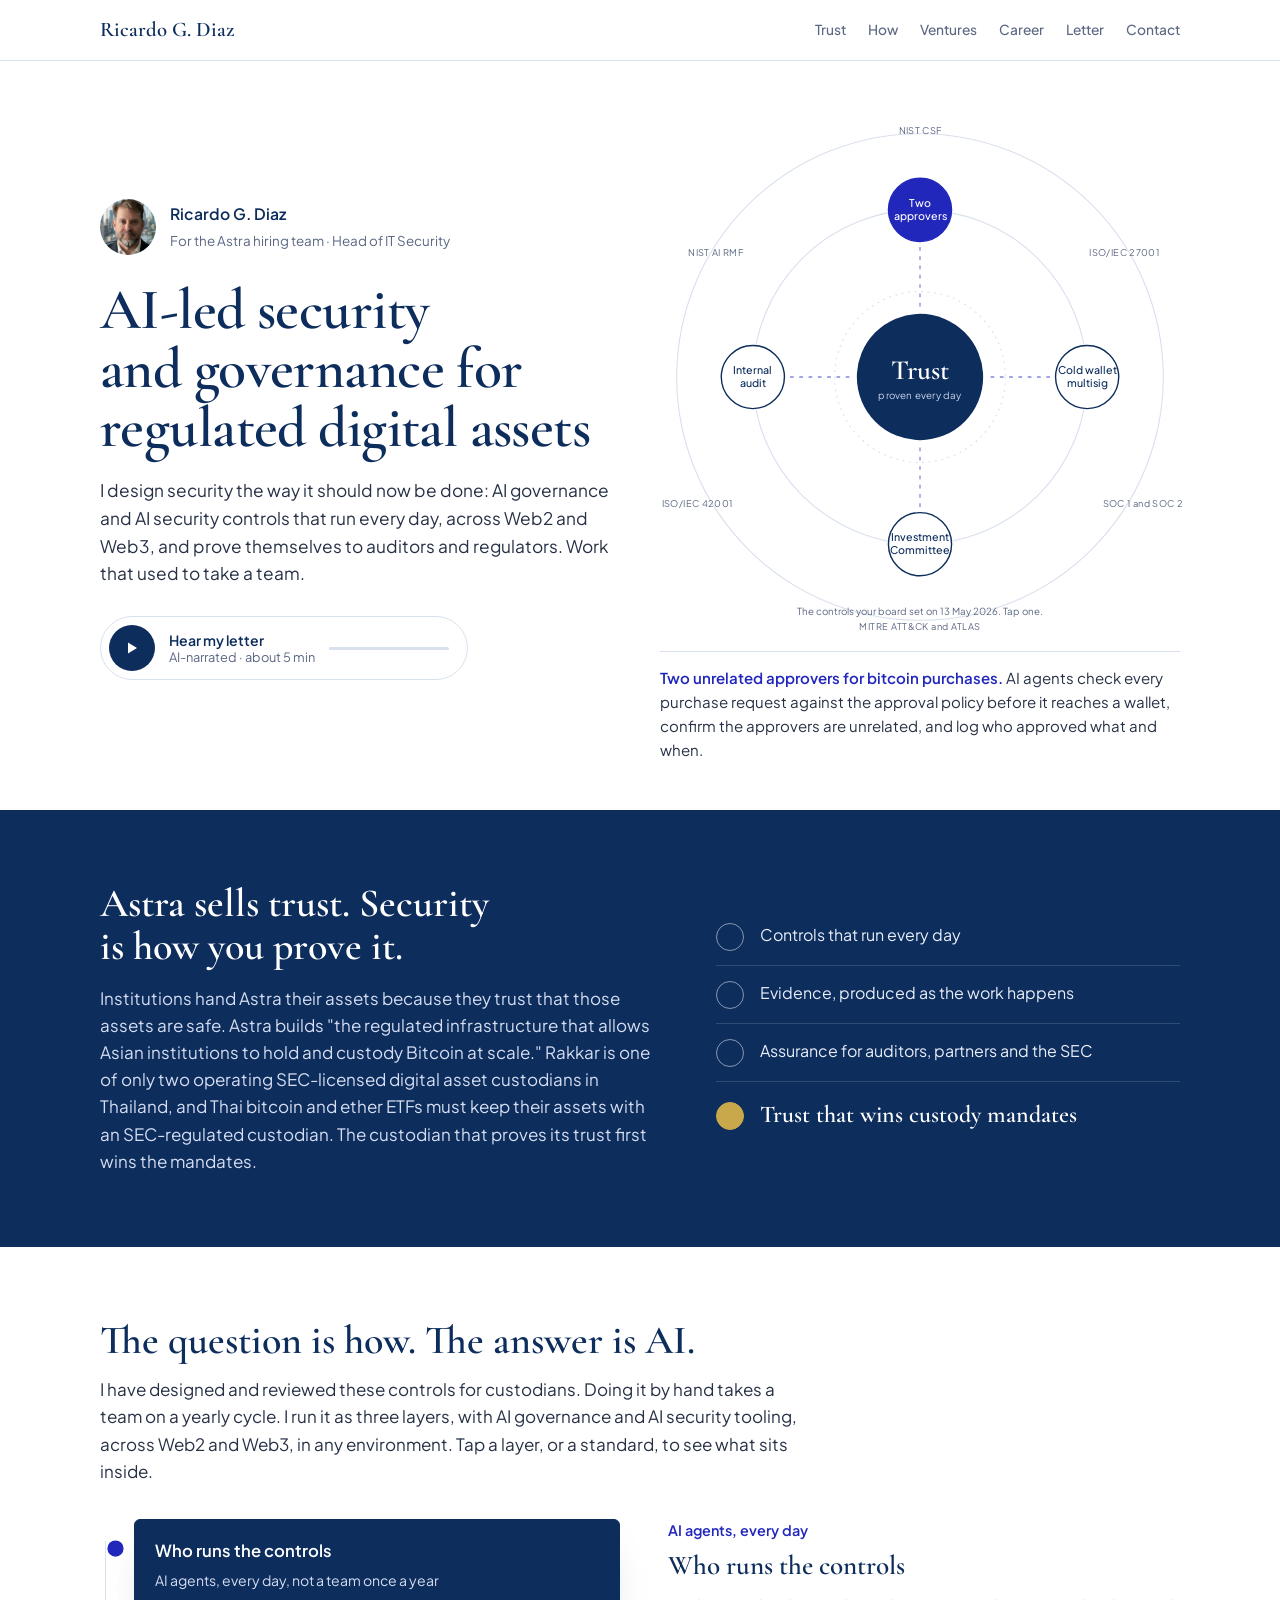
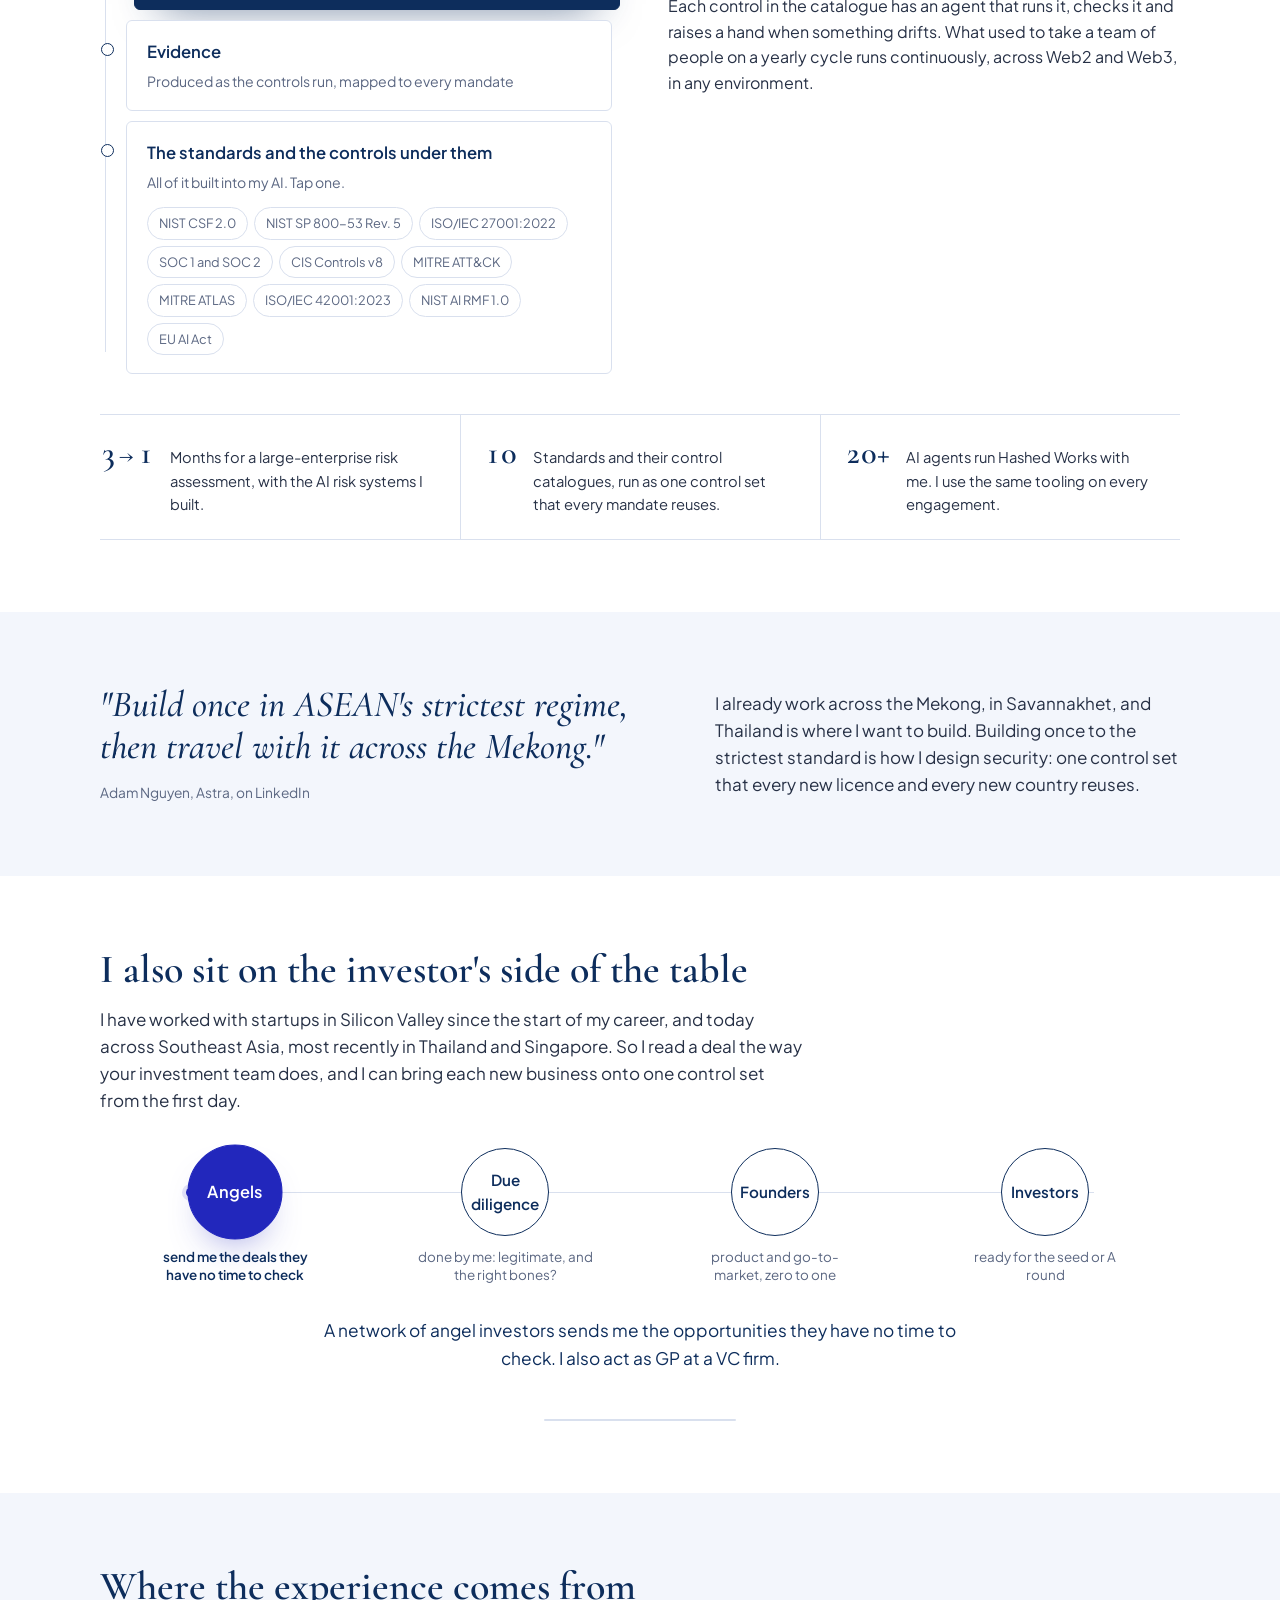
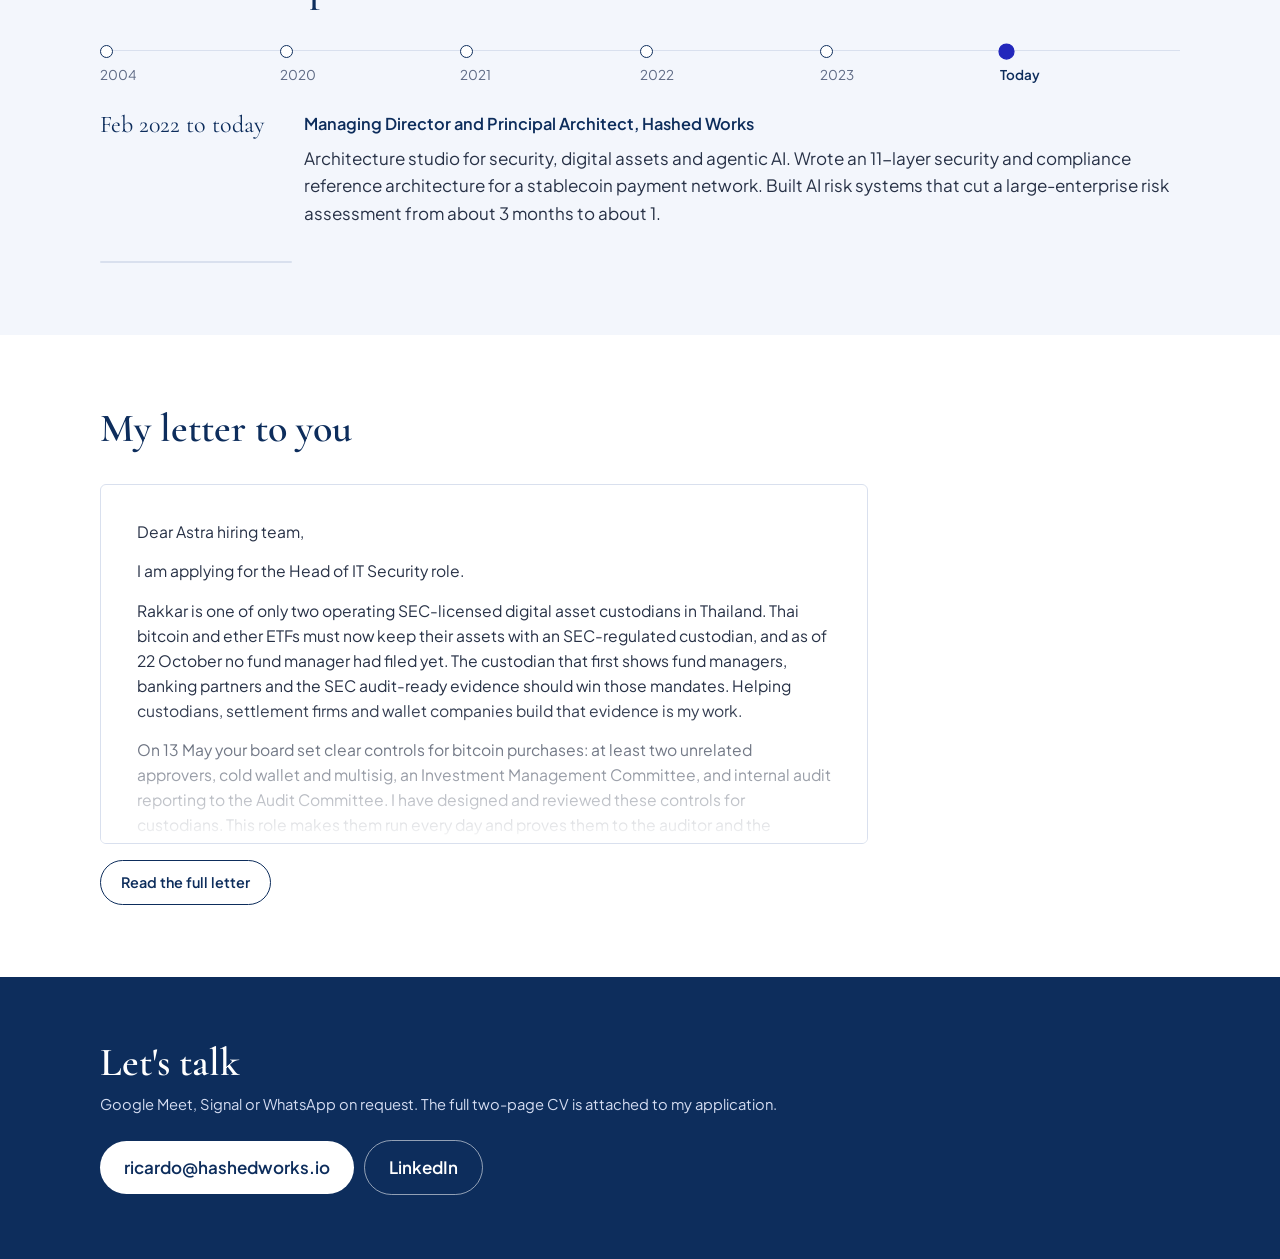
==== commit 544813f3: "Astra page: venture step renamed to Due diligence Co-Authored-By: Claude Opus 5.5 <noreply@anthropic" ====
--- a/astra/index.html
+++ b/astra/index.html
@@ -337,7 +337,7 @@
       <span class="line"></span><span class="dot"></span>
       <div class="stations" role="tablist" aria-label="How a deal moves through me">
         <button type="button" role="tab" class="station" data-s="0" aria-selected="true"><i>Angels</i><small>send me the deals they have no time to check</small></button>
-        <button type="button" role="tab" class="station" data-s="1" aria-selected="false"><i>I vet</i><small>legitimate, and the right bones?</small></button>
+        <button type="button" role="tab" class="station" data-s="1" aria-selected="false"><i>Due diligence</i><small>done by me: legitimate, and the right bones?</small></button>
         <button type="button" role="tab" class="station" data-s="2" aria-selected="false"><i>Founders</i><small>product and go-to-market, zero to one</small></button>
         <button type="button" role="tab" class="station" data-s="3" aria-selected="false"><i>Investors</i><small>ready for the seed or A round</small></button>
       </div>
@@ -409,7 +409,7 @@
     ["Internal audit reporting to the Audit Committee.","The Audit Committee sees live evidence mapped to ISO/IEC 27001, SOC 2 and the SEC's rules, not a yearly sample."]];
   var nodes=document.querySelectorAll(".node"),howp=document.getElementById("howp");
   function pick(i){ nodes.forEach(function(n){n.classList.toggle("on",n.dataset.i==i);}); howp.classList.add("swap"); setTimeout(function(){ howp.innerHTML="<b>"+HOW[i][0]+"</b> "+HOW[i][1]; howp.classList.remove("swap"); },180); }
-  nodes.forEach(function(n){ n.addEventListener("click",function(){pick(n.dataset.i);}); n.addEventListener("keydown",function(e){if(e.key==="Enter"||e.key===" "){e.preventDefault();pick(n.dataset.i);}}); });
+  nodes.forEach(function(n){ n.addEventListener("mouseenter",function(){ if(!n.classList.contains("on"))pick(n.dataset.i);}); n.addEventListener("focus",function(){ if(!n.classList.contains("on"))pick(n.dataset.i);}); n.addEventListener("click",function(){pick(n.dataset.i);}); n.addEventListener("keydown",function(e){if(e.key==="Enter"||e.key===" "){e.preventDefault();pick(n.dataset.i);}}); });
 
   // generic cycler: runs only in view, pauses on hover/focus, resumes 14s after a click, off under reduced motion
   var RM=window.matchMedia("(prefers-reduced-motion: reduce)").matches;
@@ -439,9 +439,9 @@
   var LAY=[
     ["Who runs the controls","AI agents, every day","Each control in the catalogue has an agent that runs it, checks it and raises a hand when something drifts. What used to take a team of people on a yearly cycle runs continuously, across Web2 and Web3, in any environment."],
     ["Evidence","Produced as the controls run","Not gathered for the audit. One control set maps to every mandate, including the SEC's, so one piece of evidence serves every regulator and your board at the same time. SOC 2 or ISO 27001 then becomes what it should be: proving controls that already run, at a pace your maturity sets."],
-    ["The standards and the controls under them","Built into my AI","All ten standards, and the control catalogues under them, live in my AI and its knowledge base. The business process of assessing, implementing and keeping the controls, and so defining trust daily, is what the AI runs. Tap a standard to see what sits under it."]];
+    ["The standards and the controls under them","Built into my AI","All ten standards, and the control catalogues under them, live in my AI and its knowledge base. The business process of assessing, implementing and keeping the controls, and so defining trust daily, is what the AI runs. Hover over or tap a standard to see what sits under it."]];
   var layers=document.querySelectorAll(".layer"),det=document.getElementById("detail"),chips=document.getElementById("chips");
-  STD.forEach(function(s,k){ var b=document.createElement("button"); b.type="button"; b.textContent=s[0]; b.dataset.k=k; b.addEventListener("click",function(e){ e.stopPropagation(); layer(2,k); }); chips.appendChild(b); });
+  STD.forEach(function(s,k){ var b=document.createElement("button"); b.type="button"; b.textContent=s[0]; b.dataset.k=k; b.addEventListener("click",function(e){ e.stopPropagation(); layer(2,k); }); b.addEventListener("mouseenter",function(){ if(!b.classList.contains("on"))layer(2,k); }); chips.appendChild(b); });
   function show(html){ det.classList.add("swap"); setTimeout(function(){ det.innerHTML=html; det.classList.remove("swap"); },200); }
   function layer(i,k){
     layers.forEach(function(l){ var on=+l.dataset.l===i; l.classList.toggle("on",on); l.setAttribute("aria-selected",on); });
@@ -449,20 +449,20 @@
     if(i===2 && k!=null){ var s=STD[k]; show("<p class='cnt'>"+s[1]+"</p><h3>"+s[0]+"</h3><p>"+s[2]+" My agents run these controls daily and keep the evidence for each one.</p><div class='fam'>"+s[3].map(function(f){return "<span>"+f+"</span>";}).join("")+"</div>"); }
     else { var L2=LAY[i]; show("<p class='cnt'>"+L2[1]+"</p><h3>"+L2[0]+"</h3><p>"+L2[2]+"</p>"); }
   }
-  layers.forEach(function(l){ l.addEventListener("click",function(){ layer(+l.dataset.l); }); l.addEventListener("keydown",function(e){ if(e.key==="Enter"||e.key===" "){ e.preventDefault(); layer(+l.dataset.l); } }); });
+  layers.forEach(function(l){ l.addEventListener("click",function(){ layer(+l.dataset.l); }); l.addEventListener("mouseenter",function(){ if(!l.classList.contains("on"))layer(+l.dataset.l); }); l.addEventListener("keydown",function(e){ if(e.key==="Enter"||e.key===" "){ e.preventDefault(); layer(+l.dataset.l); } }); });
   det.innerHTML="<p class='cnt'>"+LAY[0][1]+"</p><h3>"+LAY[0][0]+"</h3><p>"+LAY[0][2]+"</p>";
 
   // ventures: deal flow, cycling
   var V=[
     "A network of angel investors sends me the opportunities they have no time to check. I also act as GP at a VC firm.",
-    "Is the startup legitimate, and does it have the right bones? Product ideas are stress-tested by my own panel of AI agents before money goes in.",
+    "I do the due diligence myself. Is the startup legitimate, and does it have the right bones? Product ideas are stress-tested by my own panel of AI agents before money goes in.",
     "Product and go-to-market strategy, business models and first hires, from zero to one.",
     "I prepare the founders and put them in front of investors, ready for the seed or A round. Silicon Valley since the start of my career; Thailand and Singapore today."];
   var sts=document.querySelectorAll(".station"),vsay=document.getElementById("vsay");
   function station(i){ sts.forEach(function(b,k){ b.setAttribute("aria-selected",k===i); }); vsay.classList.add("swap"); setTimeout(function(){ vsay.textContent=V[i]; vsay.classList.remove("swap"); },180); }
   vsay.textContent=V[0];
   var vc=cycler(document.getElementById("flow"),4,5000,station,document.getElementById("vcyc"));
-  sts.forEach(function(b,k){ b.addEventListener("click",function(){ station(k); vc.set(k); }); });
+  sts.forEach(function(b,k){ function go(){ if(b.getAttribute("aria-selected")!=="true"){ station(k); vc.set(k); } } b.addEventListener("click",function(){ station(k); vc.set(k); }); b.addEventListener("mouseenter",go); b.addEventListener("focus",go); });
 
   // career timeline
   var C=[
@@ -476,7 +476,7 @@
   var ORDER=[5,4,3,2,1,0];
   function era(i){ tabs.forEach(function(x){x.setAttribute("aria-selected",+x.dataset.c===i);}); [cy,ct,cb].forEach(function(e){e.classList.add("swap");}); setTimeout(function(){cy.textContent=C[i][0];ct.textContent=C[i][1];cb.textContent=C[i][2];[cy,ct,cb].forEach(function(e){e.classList.remove("swap");});},180); }
   var cc=cycler(document.querySelector(".tl"),6,5500,function(p){ era(ORDER[p]); },document.getElementById("ccyc"));
-  tabs.forEach(function(b){ b.addEventListener("click",function(){ var i=+b.dataset.c; era(i); cc.set(ORDER.indexOf(i)); }); });
+  tabs.forEach(function(b){ function go(){ var i=+b.dataset.c; era(i); cc.set(ORDER.indexOf(i)); } b.addEventListener("click",go); b.addEventListener("mouseenter",function(){ if(b.getAttribute("aria-selected")!=="true")go(); }); });
 
   // letter
   var L=document.getElementById("letterText"),m=document.getElementById("more");
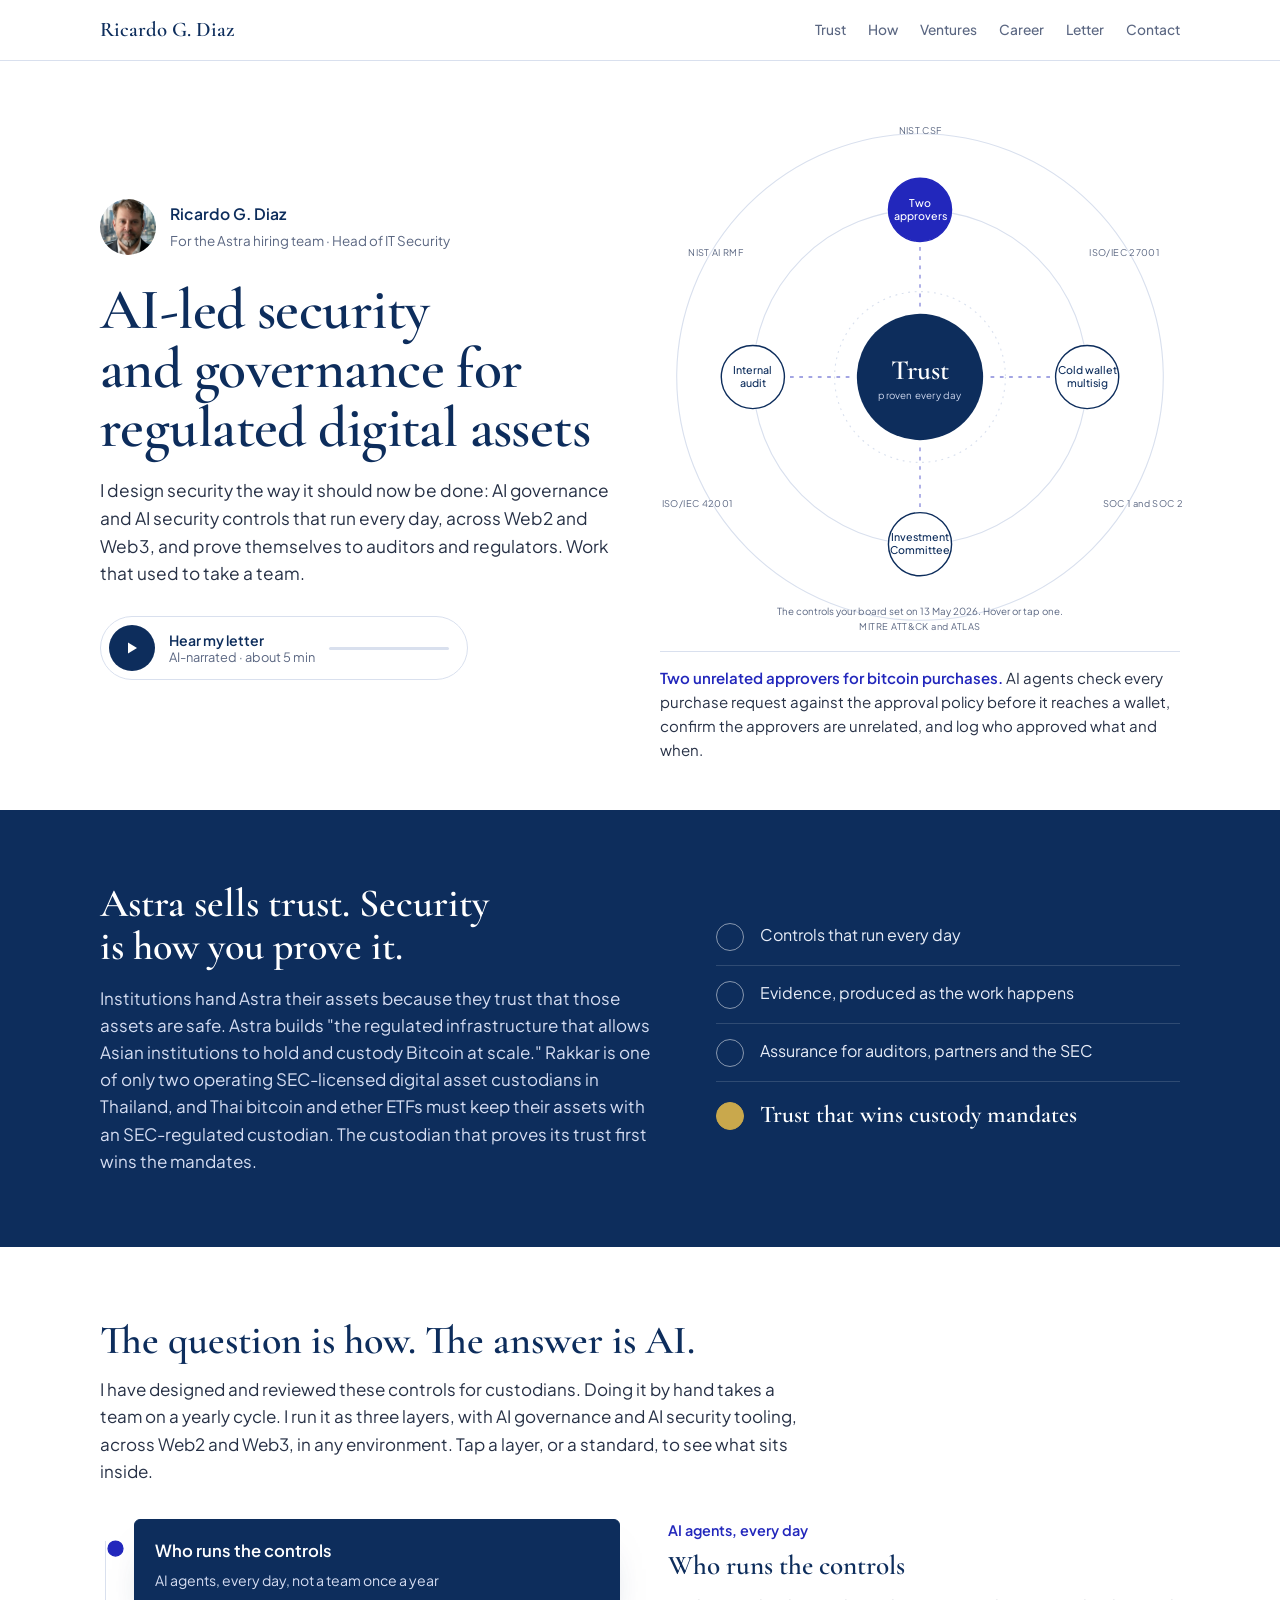
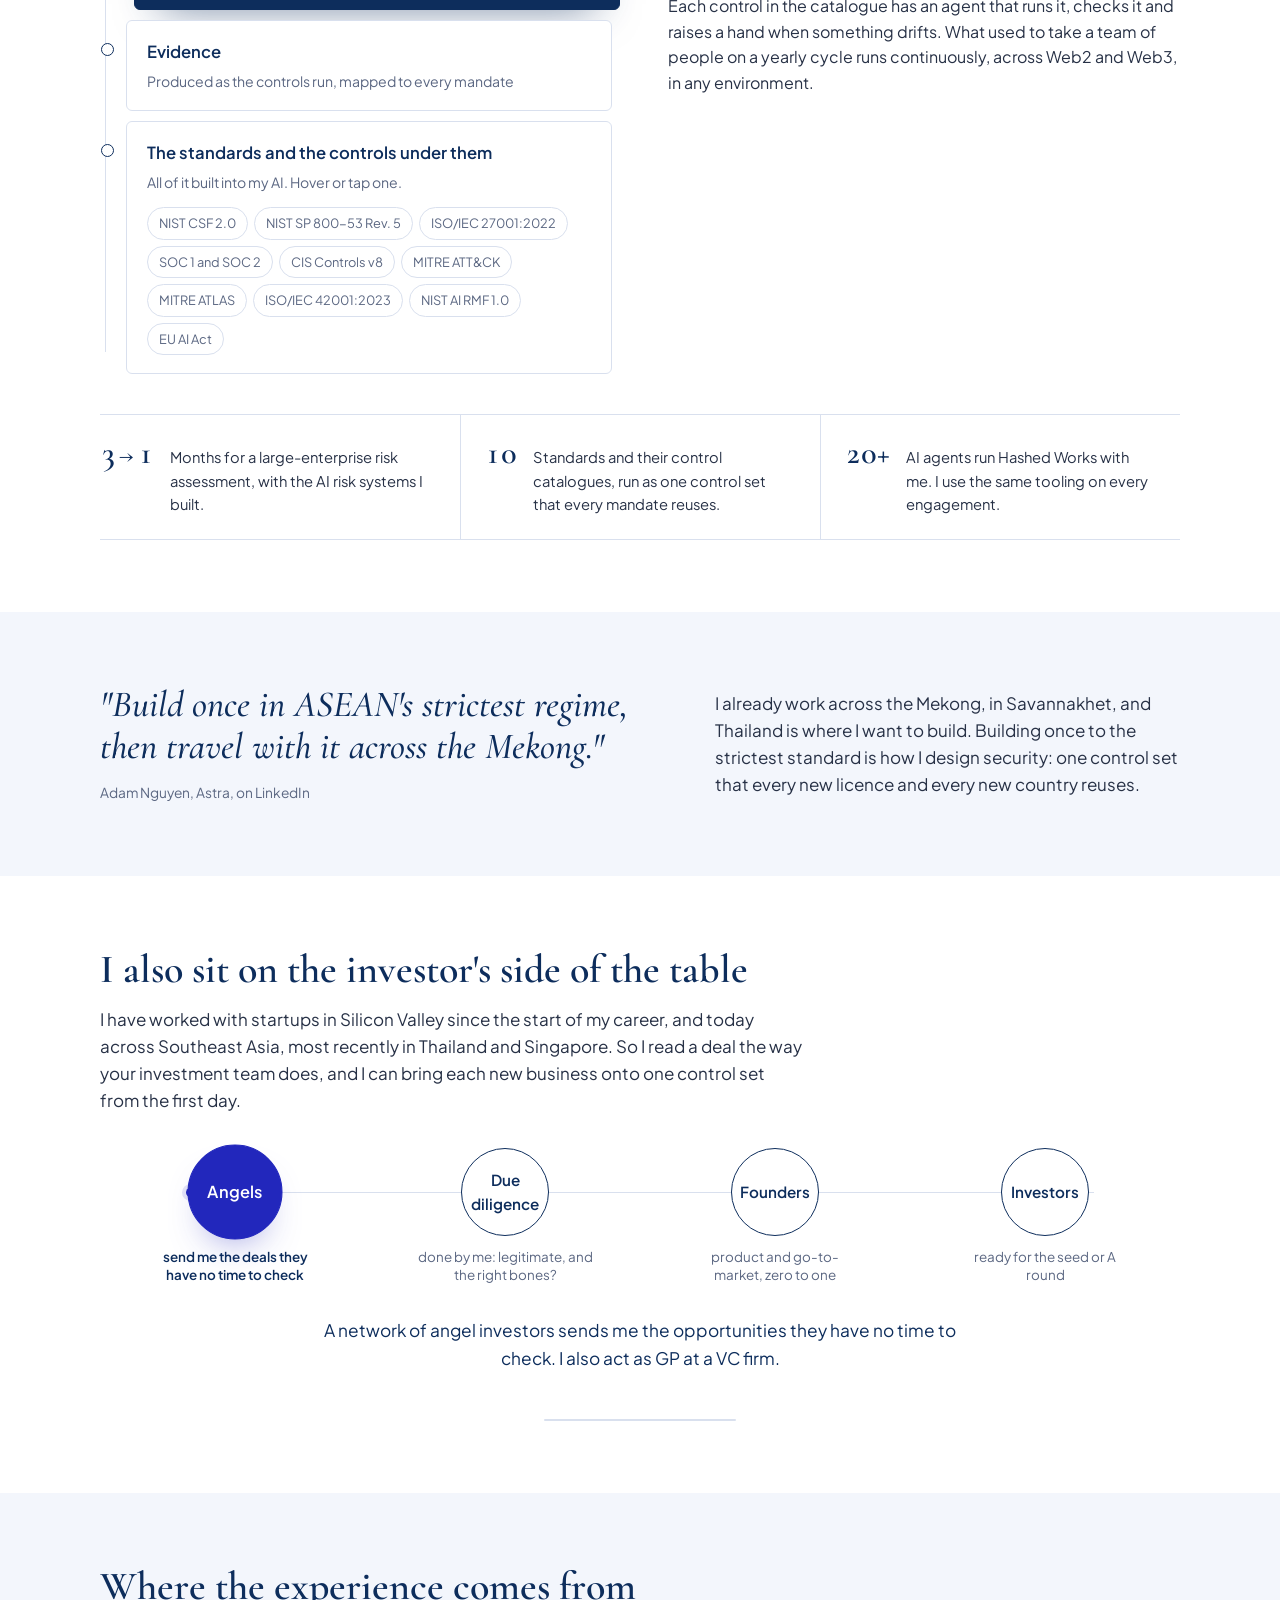
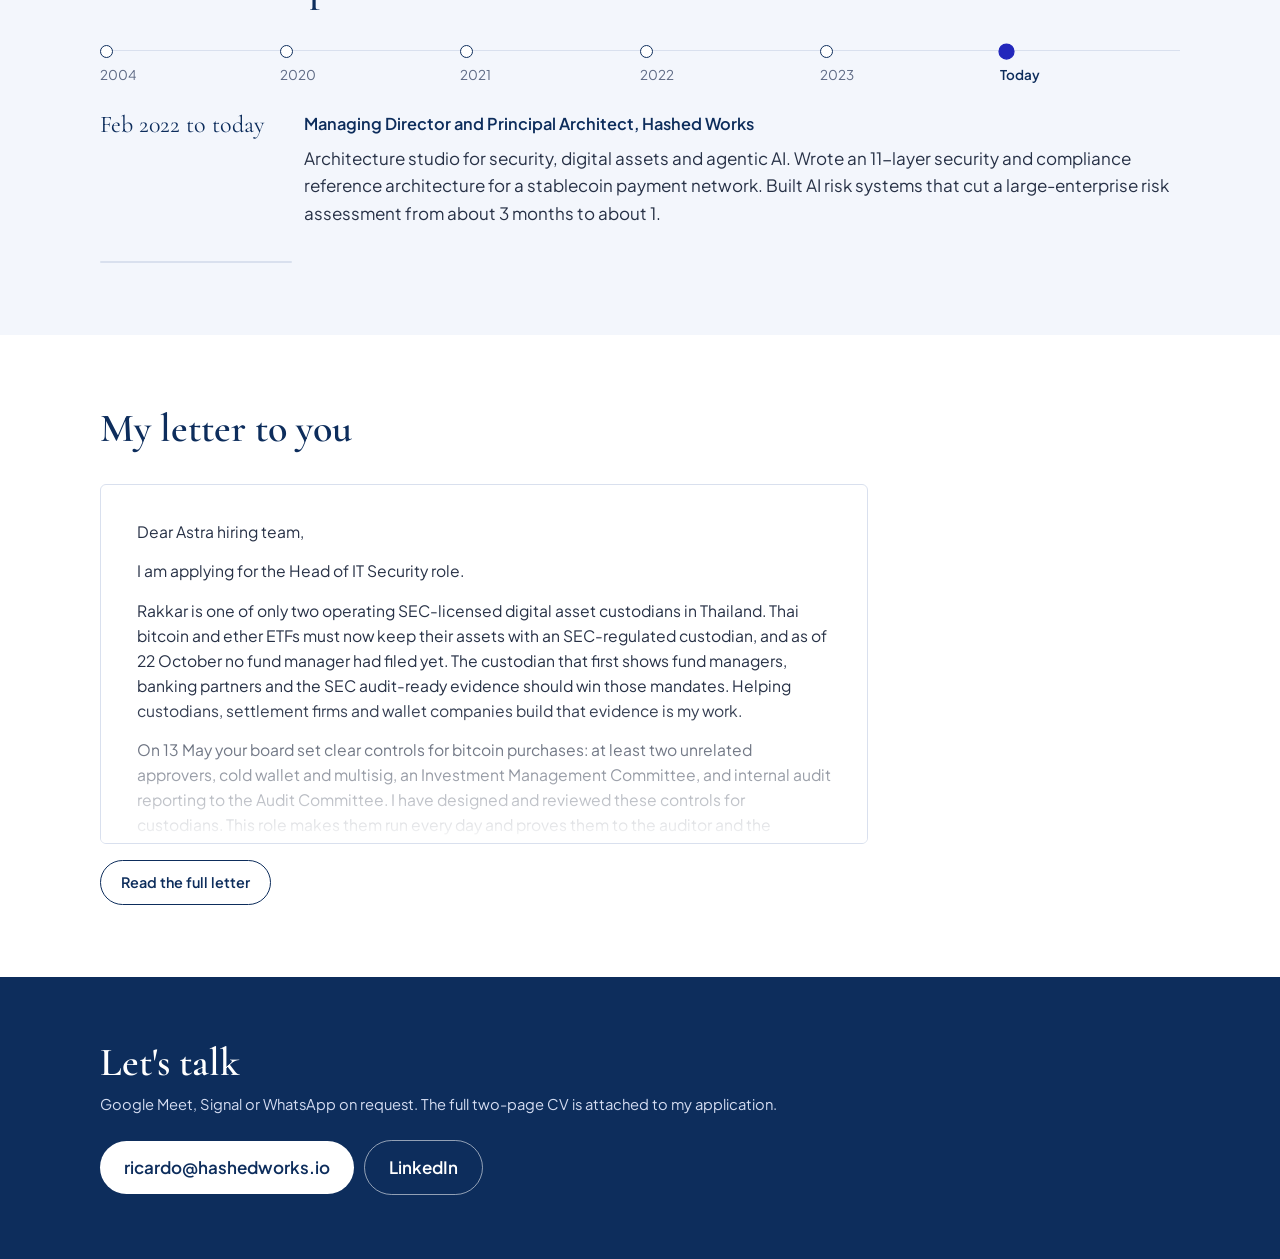
==== commit 6061504e: "Astra page: hints say hover or tap Co-Authored-By: Claude Opus 5.5 <noreply@anthropic.com> Claude-Se" ====
--- a/astra/index.html
+++ b/astra/index.html
@@ -270,7 +270,7 @@
             <circle cx="280" cy="460" r="34"/><text x="280" y="457">Investment</text><text x="280" y="471">Committee</text></g>
           <g class="node" data-i="3" tabindex="0" role="button" aria-label="Internal audit to the Audit Committee">
             <circle cx="100" cy="280" r="34"/><text x="100" y="277">Internal</text><text x="100" y="291">audit</text></g>
-          <text class="cap" x="280" y="536">The controls your board set on 13 May 2026. Tap one.</text>
+          <text class="cap" x="280" y="536">The controls your board set on 13 May 2026. Hover or tap one.</text>
         </svg>
       </div>
       <div class="how" aria-live="polite"><p id="howp"><b>Two unrelated approvers for bitcoin purchases.</b> AI agents check every purchase request against the approval policy before it reaches a wallet, confirm the approvers are unrelated, and log who approved what and when.</p></div>
@@ -303,7 +303,7 @@
       <div class="layers" role="tablist" aria-label="The three layers">
         <button type="button" role="tab" class="layer on" data-l="0" aria-selected="true"><span class="n">Who runs the controls</span><span class="d">AI agents, every day, not a team once a year</span></button>
         <button type="button" role="tab" class="layer" data-l="1" aria-selected="false"><span class="n">Evidence</span><span class="d">Produced as the controls run, mapped to every mandate</span></button>
-        <div class="layer" data-l="2" role="tab" tabindex="0" aria-selected="false"><span class="n">The standards and the controls under them</span><span class="d">All of it built into my AI. Tap one.</span>
+        <div class="layer" data-l="2" role="tab" tabindex="0" aria-selected="false"><span class="n">The standards and the controls under them</span><span class="d">All of it built into my AI. Hover or tap one.</span>
           <div class="chips" id="chips"></div>
         </div>
       </div>
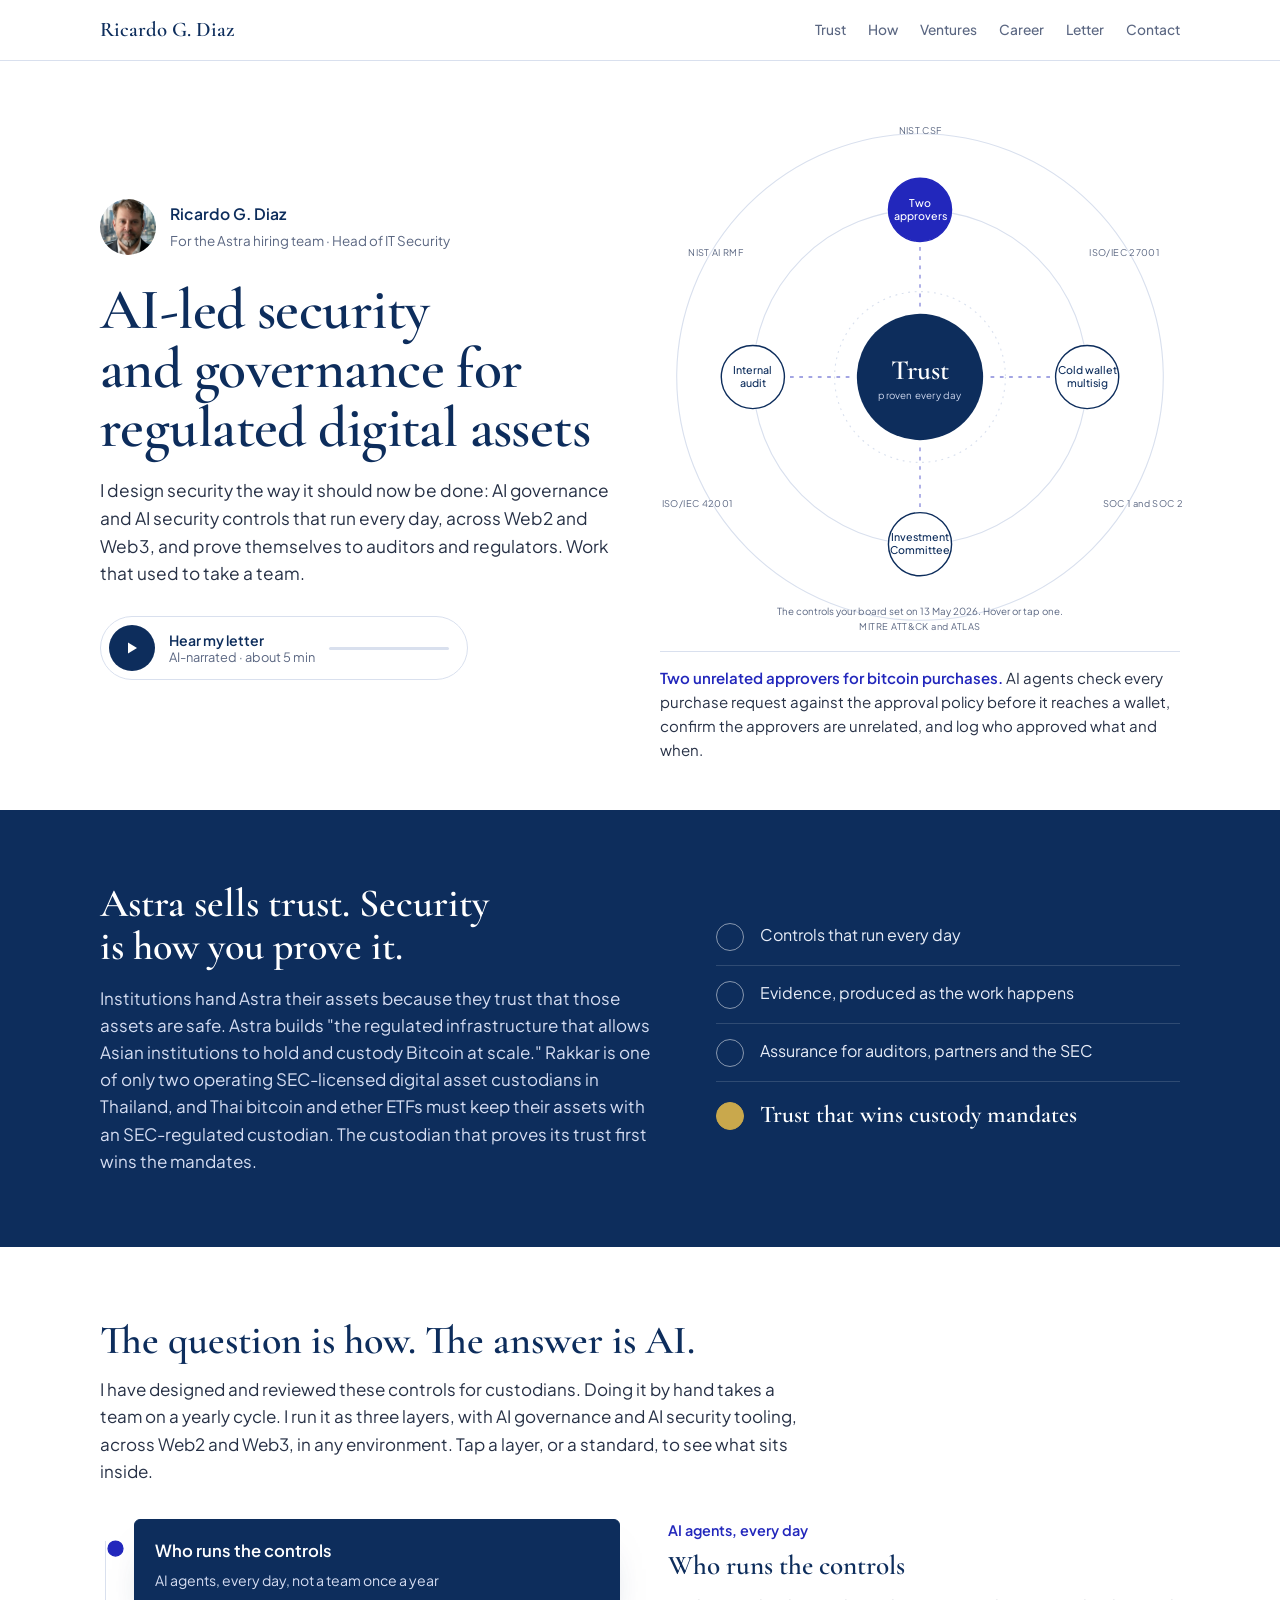
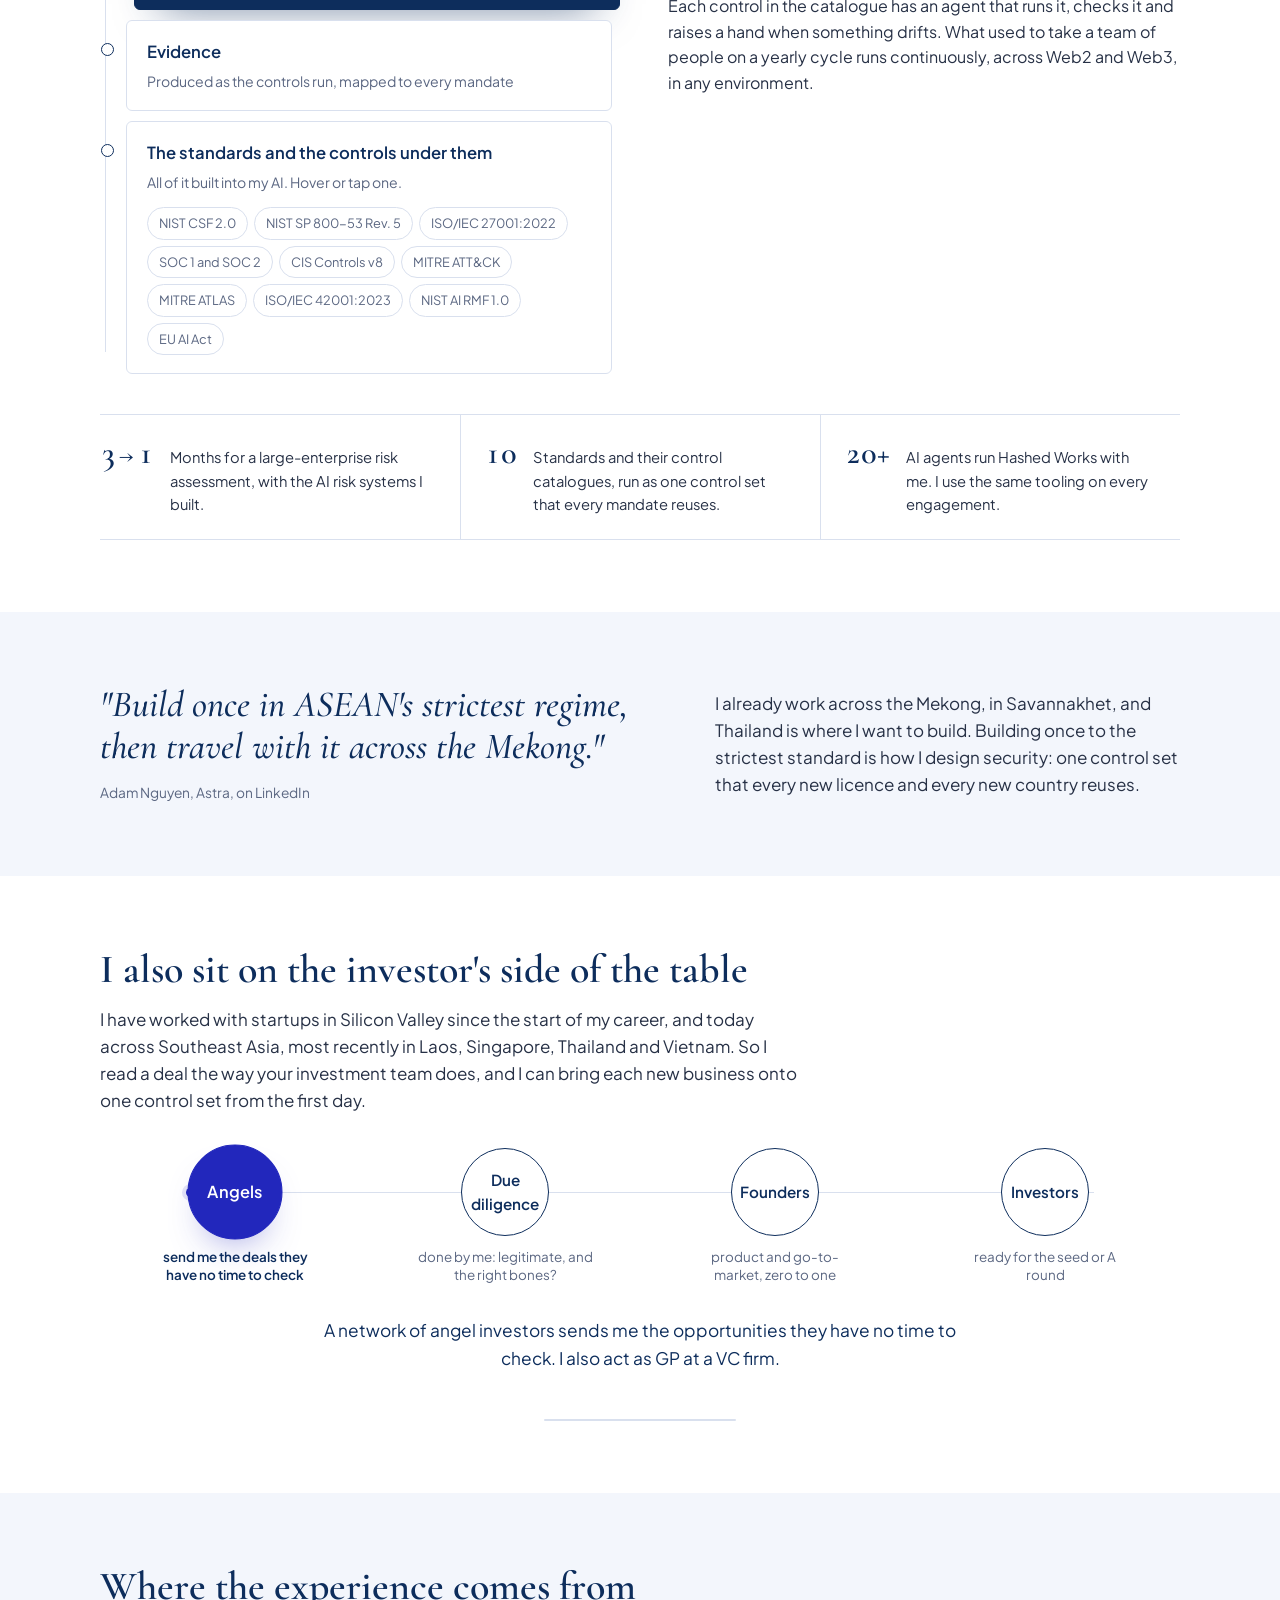
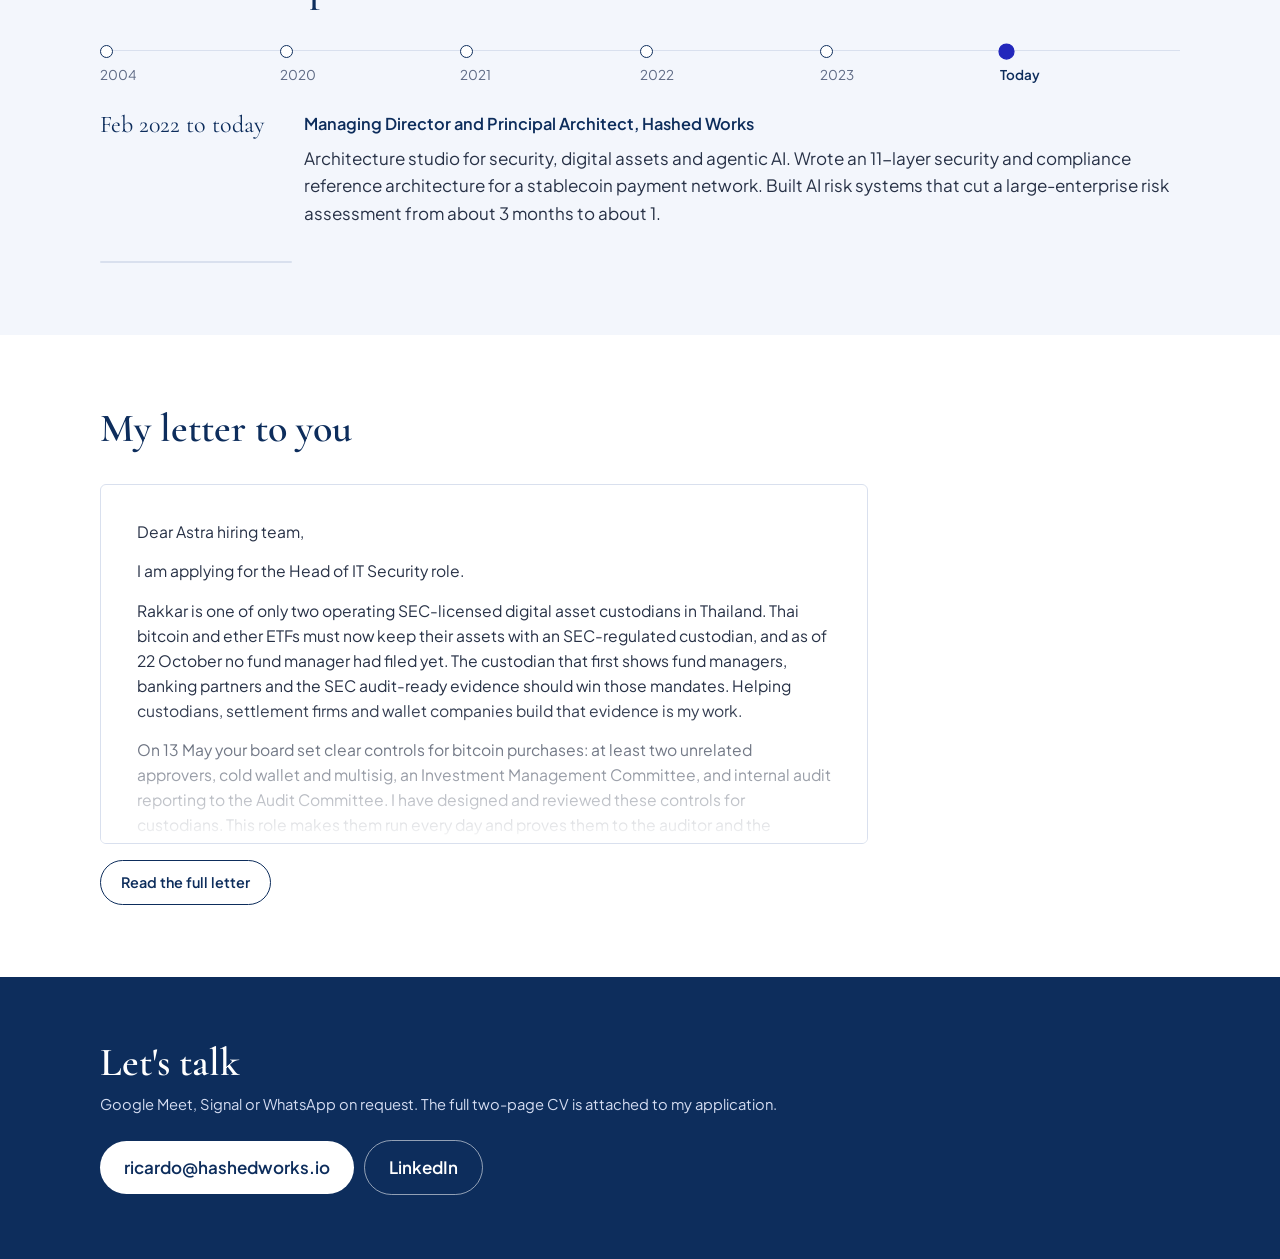
==== commit 08744e6c: "Astra page: correct BRD wallet-as-a-service audience and venture countries Co-Authored-By: Claude Op" ====
--- a/astra/index.html
+++ b/astra/index.html
@@ -331,7 +331,7 @@
   <div class="wrap">
     <div class="head">
       <h2>I also sit on the investor's side of the table</h2>
-      <p>I have worked with startups in Silicon Valley since the start of my career, and today across Southeast Asia, most recently in Thailand and Singapore. So I read a deal the way your investment team does, and I can bring each new business onto one control set from the first day.</p>
+      <p>I have worked with startups in Silicon Valley since the start of my career, and today across Southeast Asia, most recently in Laos, Singapore, Thailand and Vietnam. So I read a deal the way your investment team does, and I can bring each new business onto one control set from the first day.</p>
     </div>
     <div class="flow" id="flow">
       <span class="line"></span><span class="dot"></span>
@@ -375,7 +375,7 @@
       <p>On 13 May your board set clear controls for bitcoin purchases: at least two unrelated approvers, cold wallet and multisig, an Investment Management Committee, and internal audit reporting to the Audit Committee. I have designed and reviewed these controls for custodians. This role makes them run every day and proves them to the auditor and the regulator. For security I work to the NIST Cybersecurity Framework (CSF), NIST SP 800-53 for banks, ISO/IEC 27001, SOC 1 and SOC 2, and CIS Controls v8. For threats: MITRE ATT&amp;CK, and MITRE ATLAS for AI systems. For AI governance: ISO/IEC 42001, the NIST AI Risk Management Framework (AI RMF) and the EU AI Act. One control set maps to every mandate, including the SEC's, so each new licence reuses it and security pays its way: fewer audit findings, faster approvals, more mandates.</p>
       <p>What you need right now is to show that you are compliant and that your setup is sound. I already have AI tooling built for this work, and I can show your team how it runs. Standing up SOC 2 or ISO 27001 normally takes months, because the controls are built for the audit. With my tooling the controls run first, every day, and the audit becomes proving what already works, at a pace your current maturity sets. That gets you the answers your auditors, banking partners and the SEC will ask for.</p>
       <p>Orbix has KBank behind it. Rakkar will win on product and trust, and that is where I help: what to build, how to secure it, and how to win regulated partners.</p>
-      <p>At the end of 2020, BRD led a team with Deloitte, IBM and SBI Digital Asset Holdings educating major trade organizations and PayPal, and I led the PayPal education myself. Within six months, PayPal bought one of the first custodians, the security provider Curv. I led the launch of BRD's white-label wallet-as-a-service for banks and enterprises, worked on institutional custody built on MPC and HSMs at Coinbase, and led forensics investigations after stolen digital-asset incidents. Banks I have worked with include BNYM, State Street, HSBC and Citi; at EY I worked directly with Citi's executive team on its retail crypto and custody strategy. At Oracle I founded and grew the North America security consulting practice from 15 to 55 consultants and closed a USD 10M Database Vault sale to the Mexican government.</p>
+      <p>At the end of 2020, BRD led a team with Deloitte, IBM and SBI Digital Asset Holdings educating major trade organizations and PayPal, and I led the PayPal education myself. Within six months, PayPal bought one of the first custodians, the security provider Curv. I led the launch of BRD's white-label wallet-as-a-service for protocols, wallets, exchanges, traditional finance, payment processors and enterprises, worked on institutional custody built on MPC and HSMs at Coinbase, and led forensics investigations after stolen digital-asset incidents. Banks I have worked with include BNYM, State Street, HSBC and Citi; at EY I worked directly with Citi's executive team on its retail crypto and custody strategy. At Oracle I founded and grew the North America security consulting practice from 15 to 55 consultants and closed a USD 10M Database Vault sale to the Mexican government.</p>
       <p>Today I run Hashed Works, an architecture studio that has worked with customers in Singapore and a government client in Vietnam, and is about to launch in Thailand. I am a US citizen and work remotely. This role would need visa sponsorship and a work permit, and I would gladly commit to a sponsoring employer for at least a year. My salary is negotiable.</p>
       <p>Banks, wallets and custody have always existed, but banks only took stablecoins seriously after President Trump signed the GENIUS Act in July 2025. Since the second half of 2025, bank after bank and country after country has wanted its own stablecoin. That is crypto going mainstream in traditional finance, and it is still in its infancy. There has never been a better time to help banks and financial services keep pace with the technology while putting the right governance controls in place to do it safely, and I would welcome the chance to start that discussion with you.</p>
       <p>- Ricardo</p>
@@ -457,7 +457,7 @@
     "A network of angel investors sends me the opportunities they have no time to check. I also act as GP at a VC firm.",
     "I do the due diligence myself. Is the startup legitimate, and does it have the right bones? Product ideas are stress-tested by my own panel of AI agents before money goes in.",
     "Product and go-to-market strategy, business models and first hires, from zero to one.",
-    "I prepare the founders and put them in front of investors, ready for the seed or A round. Silicon Valley since the start of my career; Thailand and Singapore today."];
+    "I prepare the founders and put them in front of investors, ready for the seed or A round. Silicon Valley since the start of my career; Laos, Singapore, Thailand and Vietnam today."];
   var sts=document.querySelectorAll(".station"),vsay=document.getElementById("vsay");
   function station(i){ sts.forEach(function(b,k){ b.setAttribute("aria-selected",k===i); }); vsay.classList.add("swap"); setTimeout(function(){ vsay.textContent=V[i]; vsay.classList.remove("swap"); },180); }
   vsay.textContent=V[0];
@@ -470,7 +470,7 @@
     ["Jul 2023 to Aug 2024","CISO and VP of Business Development, a security technology company","Built the security function from zero on NIST CSF, CIS Controls v8 and MITRE ATT&CK. Virtual CISO for one of the world's top three semiconductor test companies."],
     ["Jul 2022 to Jun 2023","Director, Global Head of Product, Blockchain Financial Services, EY","Set global product strategy for EY Tokenized Securities Services. Worked directly with Citi's executive team on its retail crypto and custody strategy."],
     ["Dec 2021 to Feb 2022","Solutions Architect, Institutional, Coinbase","Prime brokerage, custody and crypto infrastructure for large institutions, using MPC key management and HSMs."],
-    ["Aug 2020 to Dec 2021","Head of Solutions, BRD (acquired by Coinbase)","Led the launch of BRD's white-label wallet-as-a-service for banks and enterprises. Led the PayPal education in a team with Deloitte, IBM and SBI Digital Asset Holdings."],
+    ["Aug 2020 to Dec 2021","Head of Solutions, BRD (acquired by Coinbase)","Led the launch of BRD's white-label wallet-as-a-service for protocols, wallets, exchanges, traditional finance, payment processors and enterprises. Led the PayPal education in a team with Deloitte, IBM and SBI Digital Asset Holdings."],
     ["Jun 2004 to Mar 2017","Security Architect to Director, Oracle","Founded and grew the North America security consulting practice from 15 to 55 consultants, delivering control assessments for banks and custodians. Closed a USD 10M Database Vault sale to the Mexican government."]];
   var tabs=document.querySelectorAll(".rail button"),cy=document.getElementById("cy"),ct=document.getElementById("ct"),cb=document.getElementById("cb");
   var ORDER=[5,4,3,2,1,0];
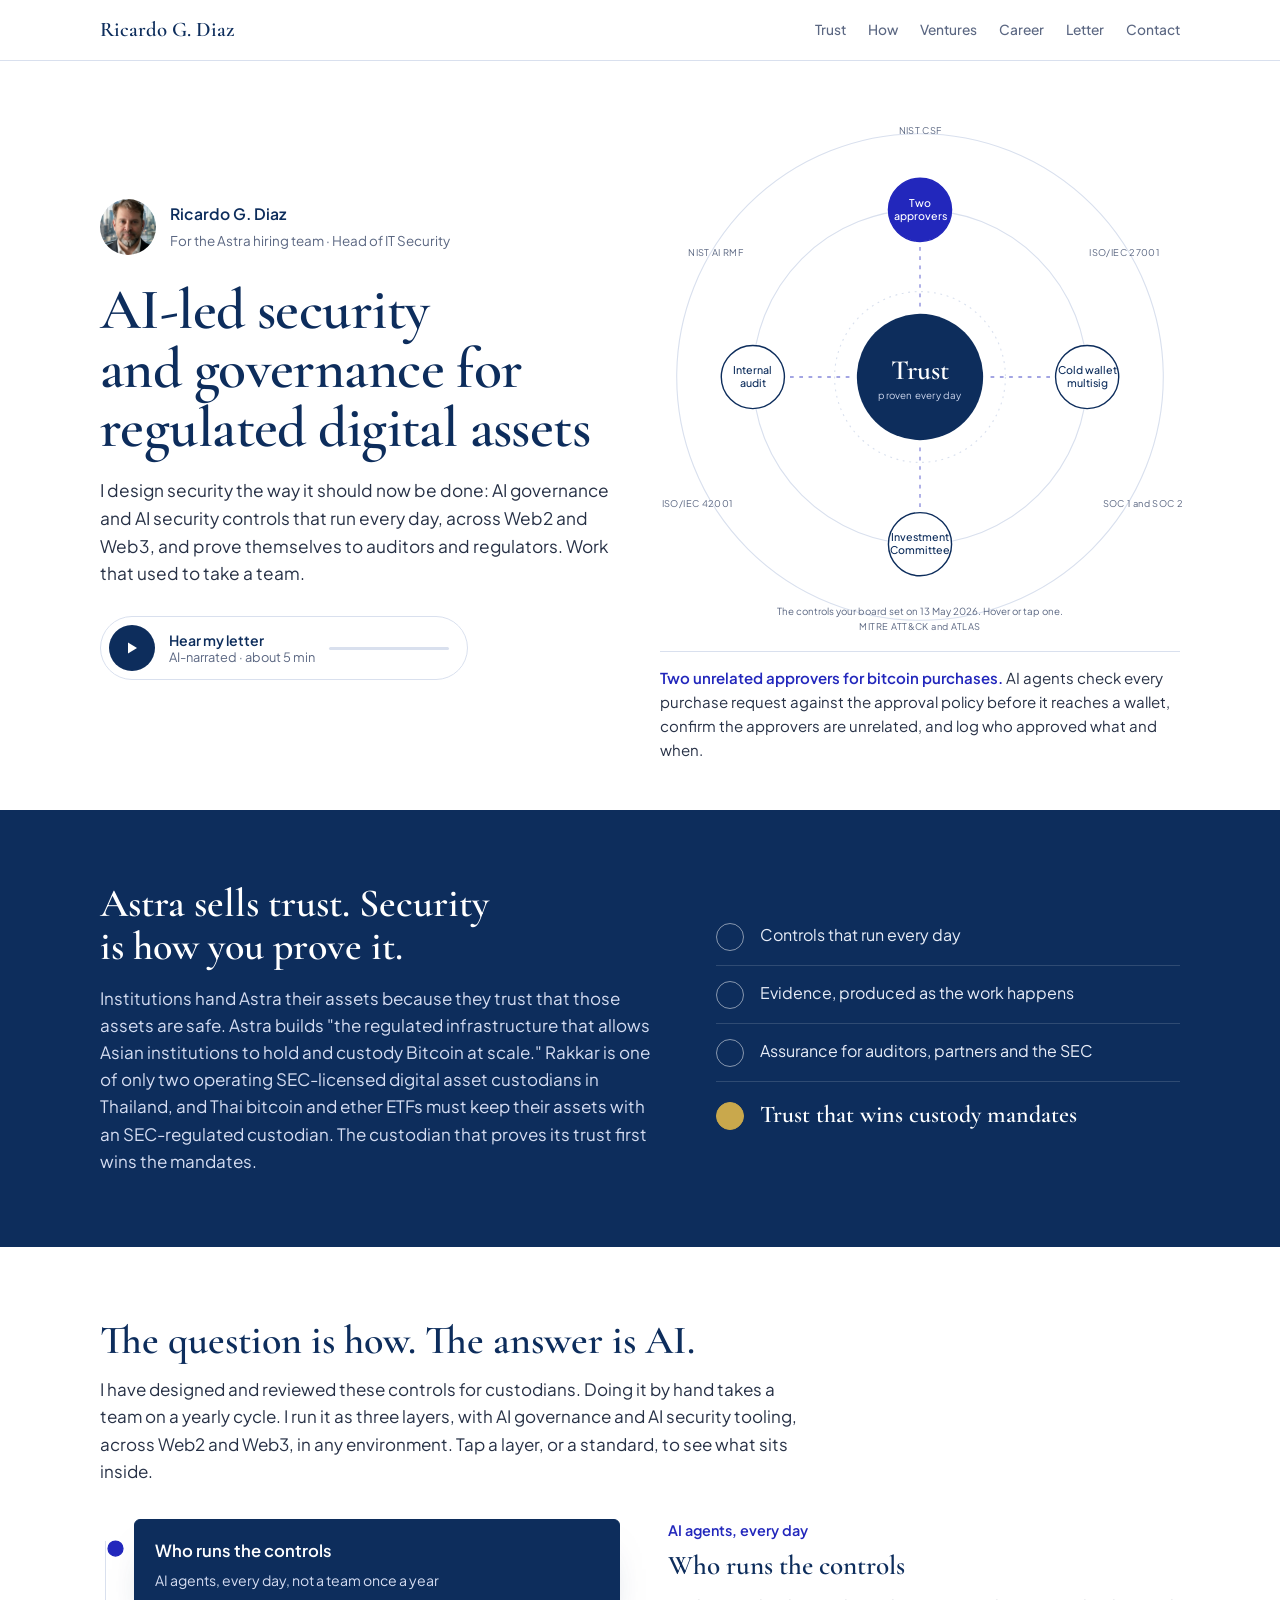
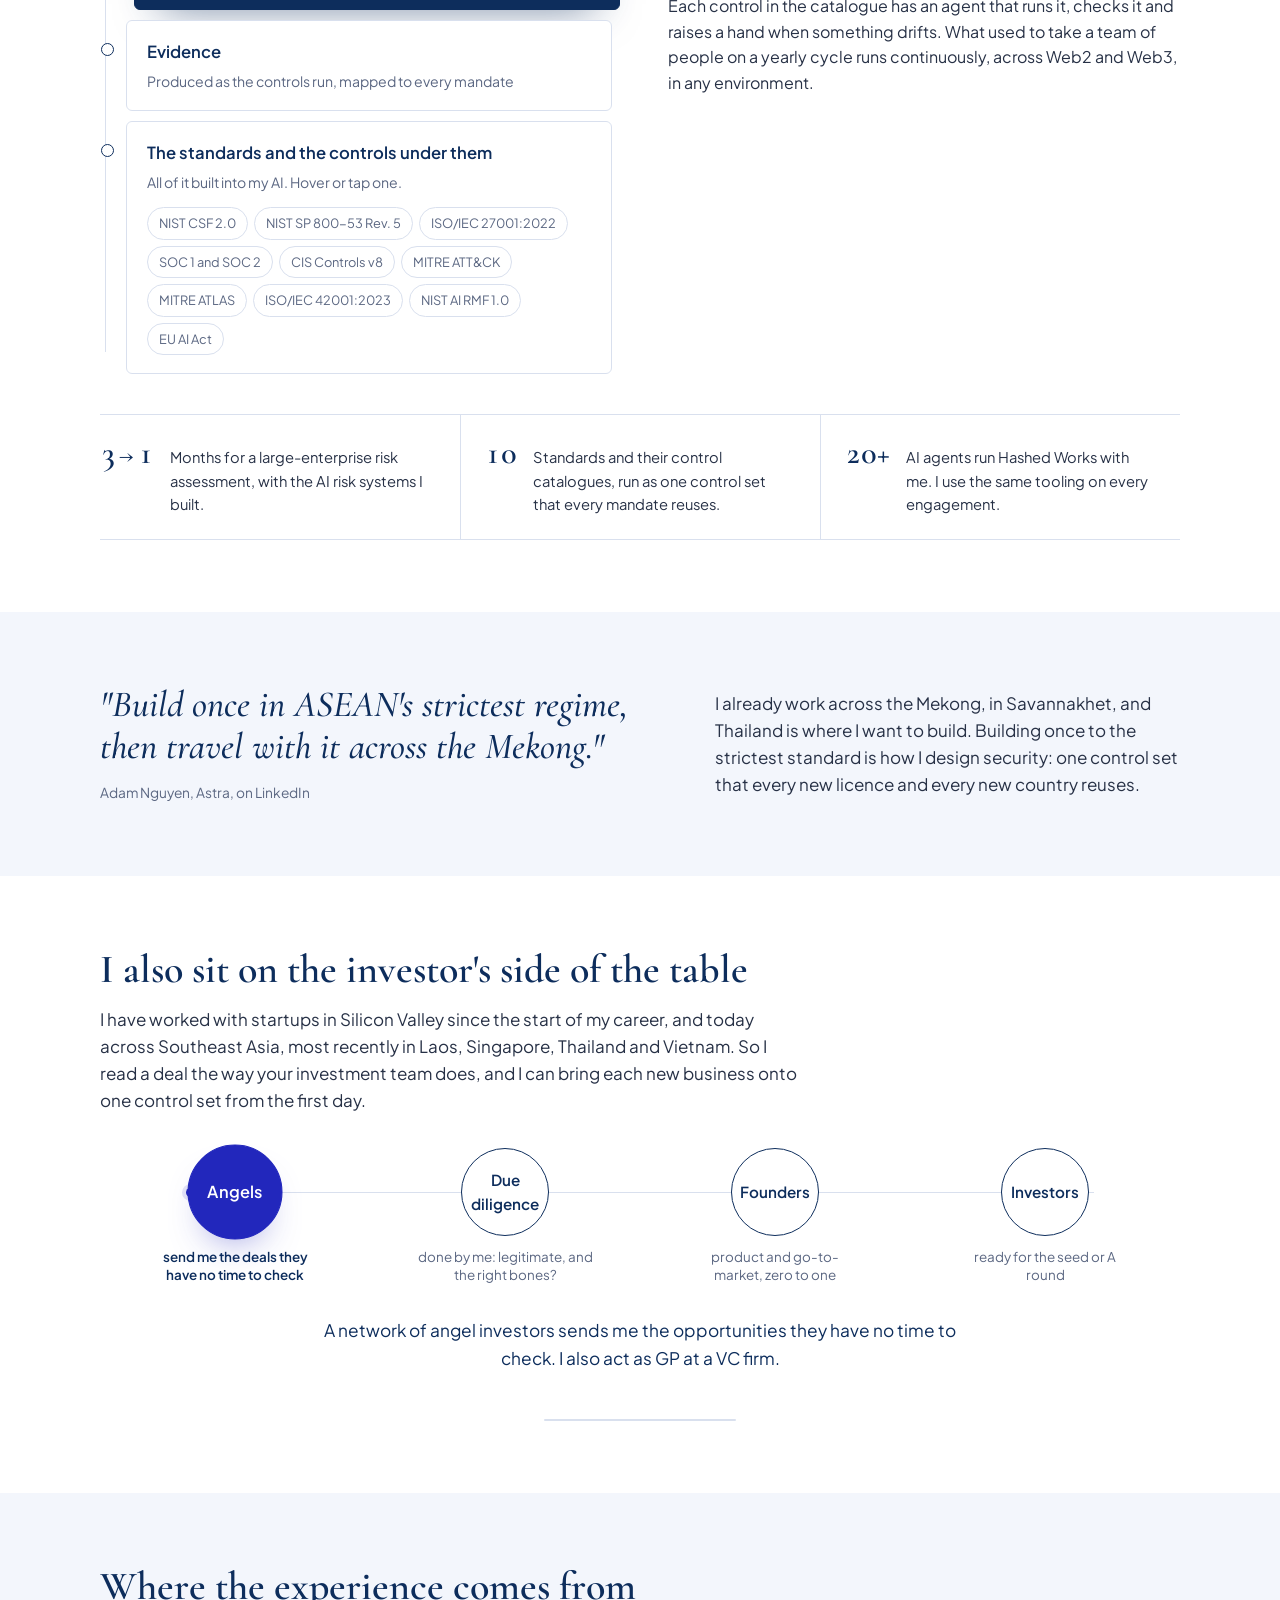
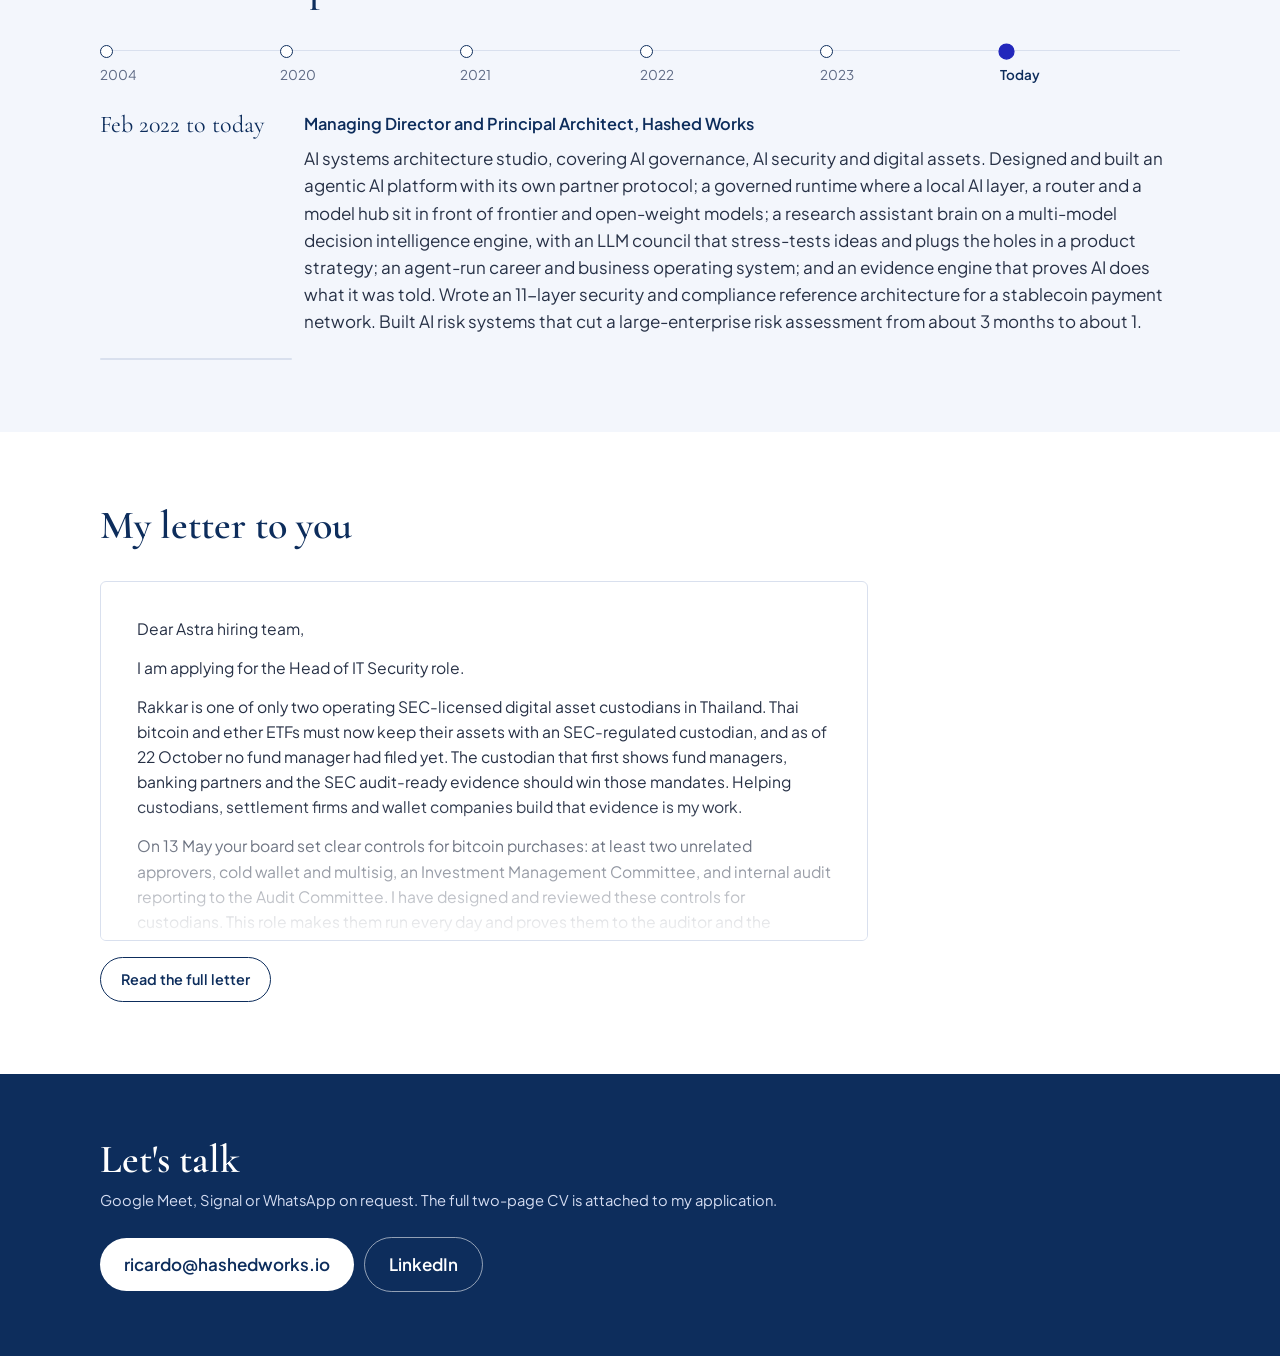
==== commit cb58fee9: "Astra page: Hashed Works entry describes the AI systems built Co-Authored-By: Claude Opus 5.5 <norep" ====
--- a/astra/index.html
+++ b/astra/index.html
@@ -359,7 +359,7 @@
         <button role="tab" aria-selected="false" data-c="1">2023</button>
         <button role="tab" aria-selected="true" data-c="0">Today</button>
       </div>
-      <div class="body"><p class="yrs" id="cy">Feb 2022 to today</p><div><h3 id="ct">Managing Director and Principal Architect, Hashed Works</h3><p id="cb" style="margin-top:8px">Architecture studio for security, digital assets and agentic AI. Wrote an 11-layer security and compliance reference architecture for a stablecoin payment network. Built AI risk systems that cut a large-enterprise risk assessment from about 3 months to about 1.</p></div></div>
+      <div class="body"><p class="yrs" id="cy">Feb 2022 to today</p><div><h3 id="ct">Managing Director and Principal Architect, Hashed Works</h3><p id="cb" style="margin-top:8px">AI systems architecture studio, covering AI governance, AI security and digital assets. Designed and built an agentic AI platform with its own partner protocol; a governed runtime where a local AI layer, a router and a model hub sit in front of frontier and open-weight models; a research assistant brain on a multi-model decision intelligence engine, with an LLM council that stress-tests ideas and plugs the holes in a product strategy; an agent-run career and business operating system; and an evidence engine that proves AI does what it was told. Wrote an 11-layer security and compliance reference architecture for a stablecoin payment network. Built AI risk systems that cut a large-enterprise risk assessment from about 3 months to about 1.</p></div></div>
       <div class="cyc"><i id="ccyc"></i></div>
     </div>
   </div>
@@ -466,11 +466,11 @@
 
   // career timeline
   var C=[
-    ["Feb 2022 to today","Managing Director and Principal Architect, Hashed Works","Architecture studio for security, digital assets and agentic AI. Wrote an 11-layer security and compliance reference architecture for a stablecoin payment network. Built AI risk systems that cut a large-enterprise risk assessment from about 3 months to about 1."],
+    ["Feb 2022 to today","Managing Director and Principal Architect, Hashed Works","AI systems architecture studio, covering AI governance, AI security and digital assets. Designed and built an agentic AI platform with its own partner protocol; a governed runtime where a local AI layer, a router and a model hub sit in front of frontier and open-weight models; a research assistant brain on a multi-model decision intelligence engine, with an LLM council that stress-tests ideas and plugs the holes in a product strategy; an agent-run career and business operating system; and an evidence engine that proves AI does what it was told. Wrote an 11-layer security and compliance reference architecture for a stablecoin payment network. Built AI risk systems that cut a large-enterprise risk assessment from about 3 months to about 1."],
     ["Jul 2023 to Aug 2024","CISO and VP of Business Development, a security technology company","Built the security function from zero on NIST CSF, CIS Controls v8 and MITRE ATT&CK. Virtual CISO for one of the world's top three semiconductor test companies."],
     ["Jul 2022 to Jun 2023","Director, Global Head of Product, Blockchain Financial Services, EY","Set global product strategy for EY Tokenized Securities Services. Worked directly with Citi's executive team on its retail crypto and custody strategy."],
     ["Dec 2021 to Feb 2022","Solutions Architect, Institutional, Coinbase","Prime brokerage, custody and crypto infrastructure for large institutions, using MPC key management and HSMs."],
-    ["Aug 2020 to Dec 2021","Head of Solutions, BRD (acquired by Coinbase)","Led the launch of BRD's white-label wallet-as-a-service for protocols, wallets, exchanges, traditional finance, payment processors and enterprises. Led the PayPal education in a team with Deloitte, IBM and SBI Digital Asset Holdings."],
+    ["Aug 2020 to Dec 2021","Head of Solutions, BRD (acquired by Coinbase)","Led solutions for North America, Asia and emerging markets: wallets, custody and APIs for institutions. Led the launch of BRD's white-label wallet-as-a-service for protocols, wallets, exchanges, traditional finance, payment processors and enterprises. Led the PayPal education in a team with Deloitte, IBM and SBI Digital Asset Holdings."],
     ["Jun 2004 to Mar 2017","Security Architect to Director, Oracle","Founded and grew the North America security consulting practice from 15 to 55 consultants, delivering control assessments for banks and custodians. Closed a USD 10M Database Vault sale to the Mexican government."]];
   var tabs=document.querySelectorAll(".rail button"),cy=document.getElementById("cy"),ct=document.getElementById("ct"),cb=document.getElementById("cb");
   var ORDER=[5,4,3,2,1,0];
